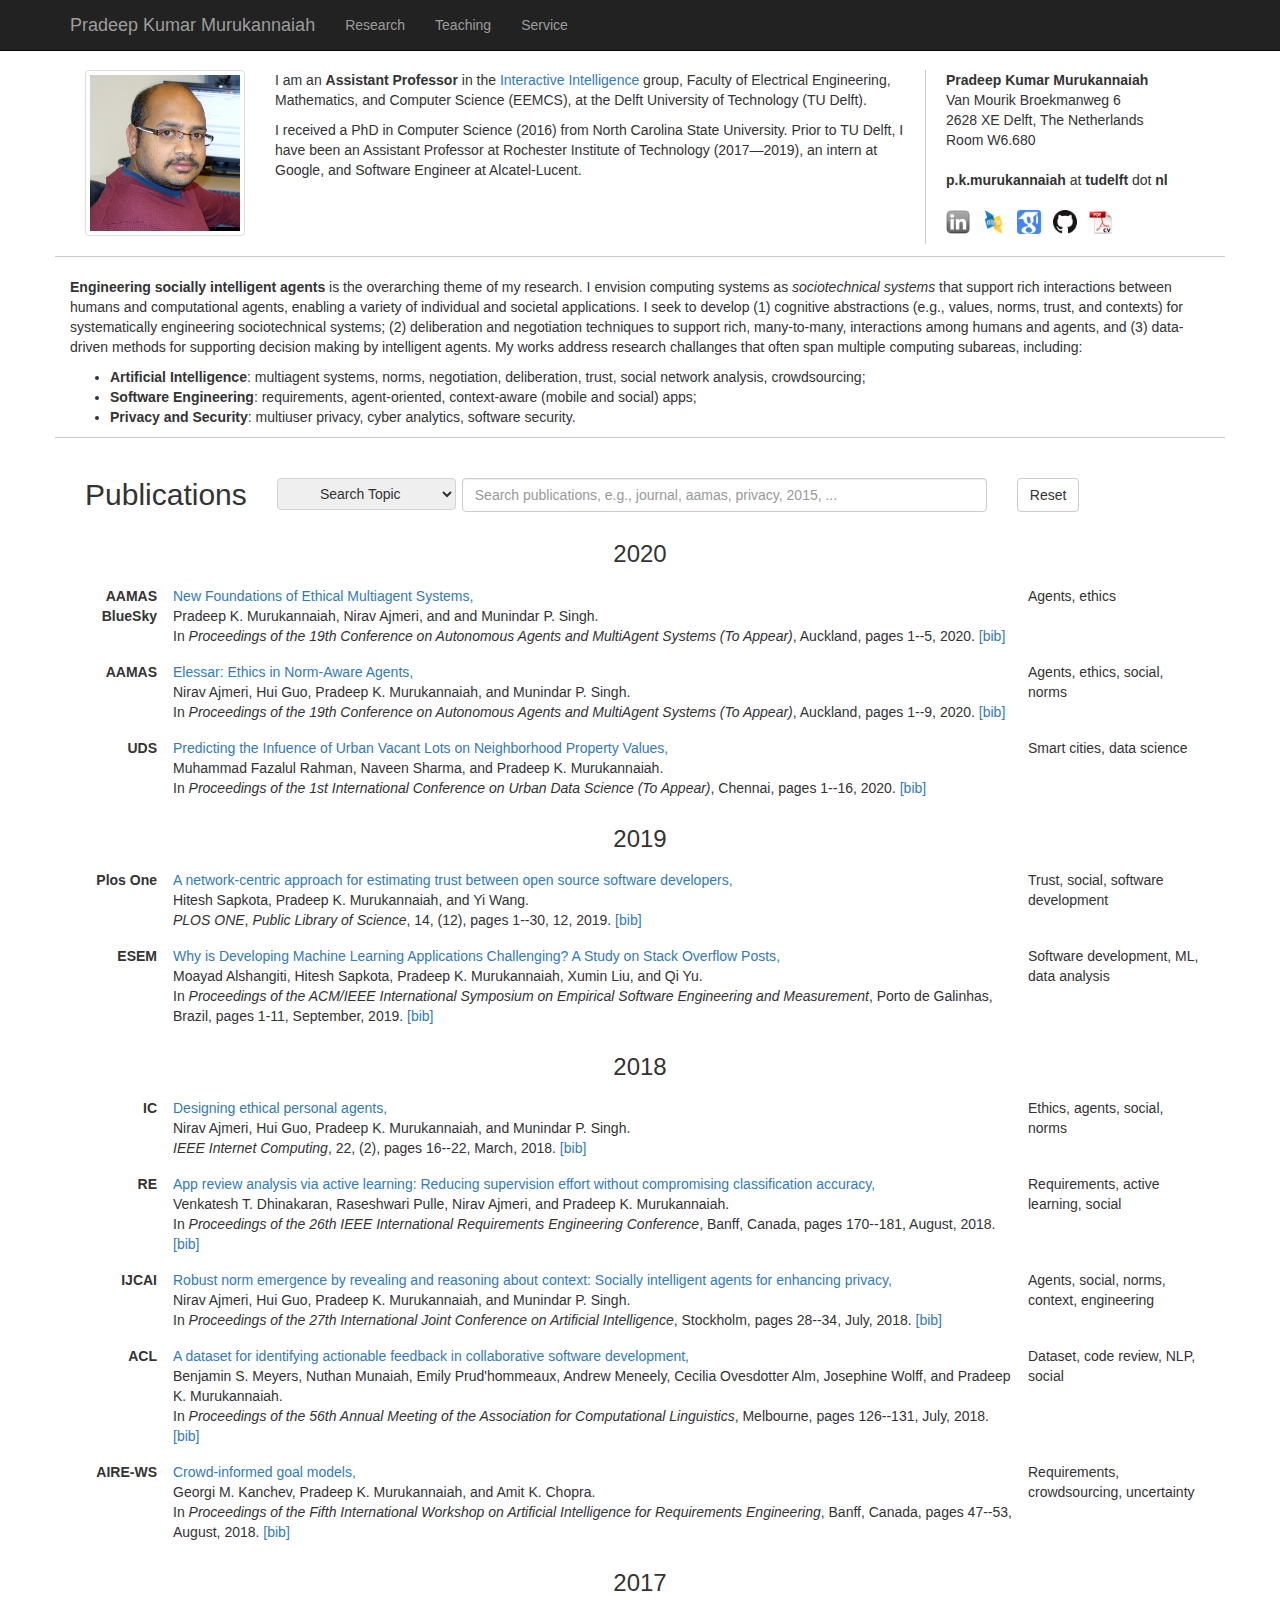
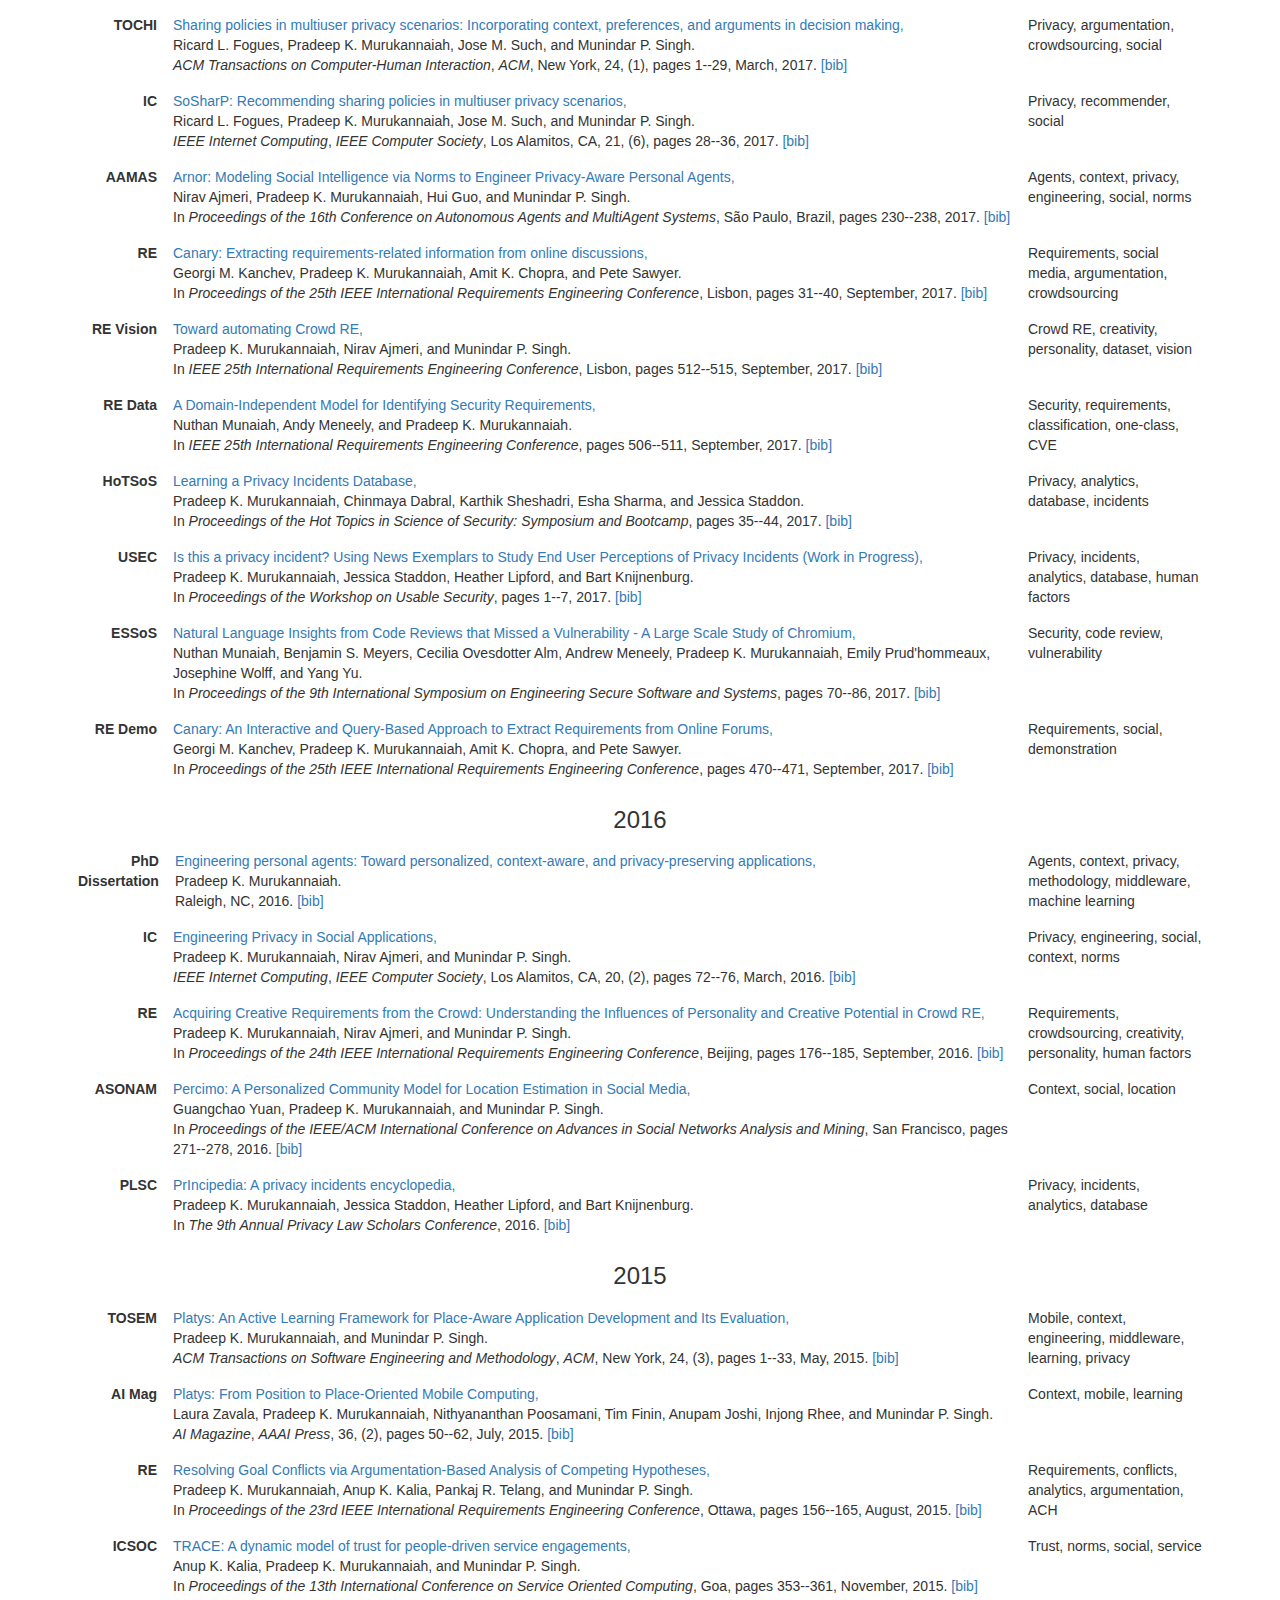
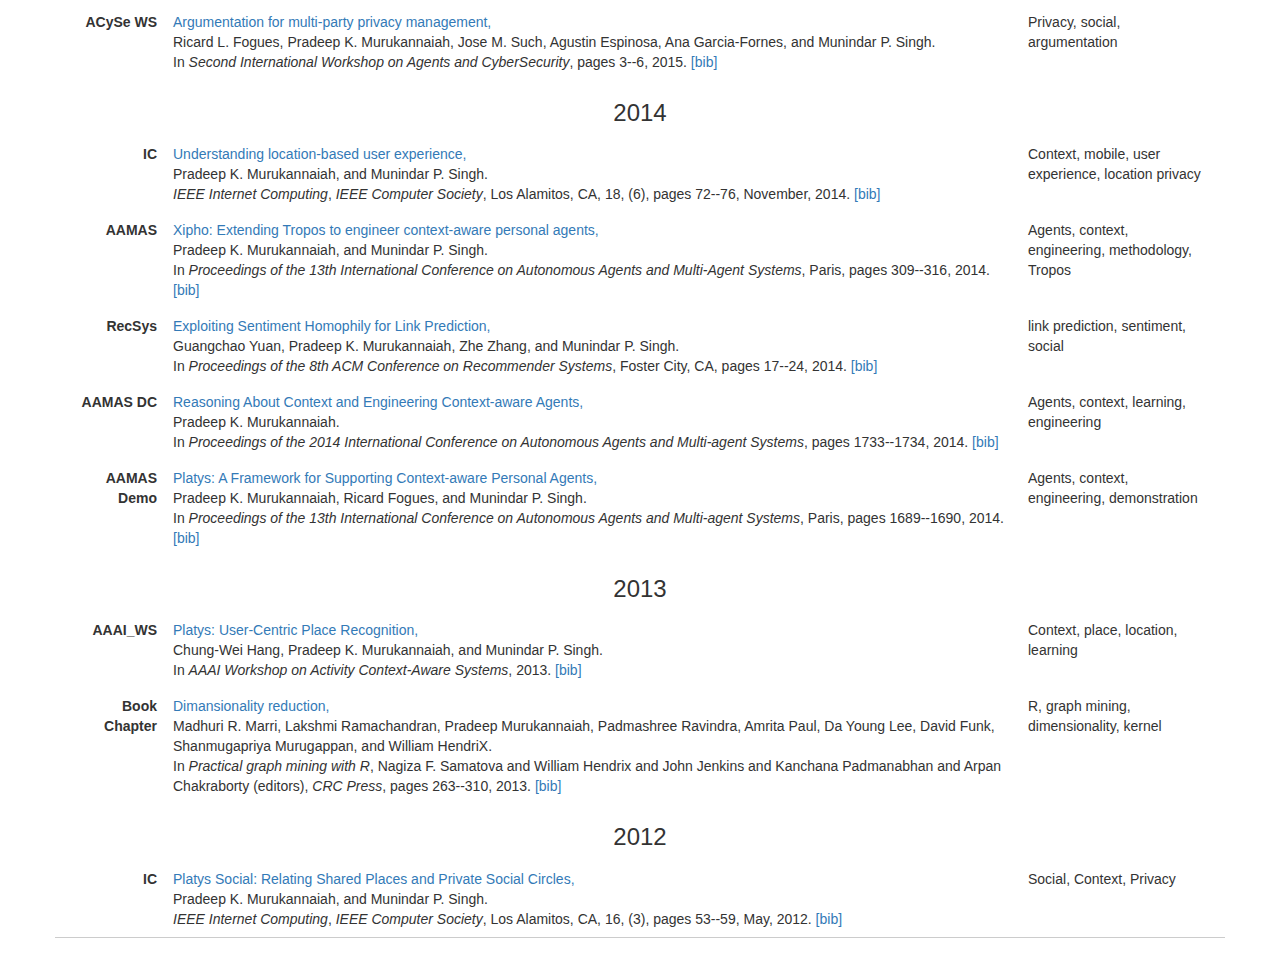
==== index.html @ 151cb246 "Added new publications" ====
<!DOCTYPE html PUBLIC "-//W3C//DTD XHTML 1.0 Transitional//EN"
  "http://www.w3.org/TR/xhtml1/DTD/xhtml1-transitional.dtd">

<html xmlns="http://www.w3.org/1999/xhtml"> 

<head>

  <meta http-equiv="Content-type" content="text/html;charset=UTF-8" /> 
  <meta http-equiv="cache-control" content="no-cache" />
  <meta http-equiv="X-UA-Compatible" content="IE=edge">
  <meta name="viewport" content="width=device-width, initial-scale=1">
  <meta name="description" content="Pradeep Murukannaiah, Assistant Professor, Department of Software Engineering, Rochester Institute of Technology"/>
  <meta name="keywords" content="Pradeep Murukannaiah, Pradeep Kumar, Pradeep, Murukanaiah, pradeepmcl, pmuruka, pkm, pkmvse, pkmurukannaiah, tu delft, rit, rochester institute of technology, ncsu, north carolina state university"/>
  <meta name="author" content="Pradeep Murukannaiah"/>

  <title>Pradeep Kumar Murukannaiah</title>

  <!-- Bootstrap Core CSS -->
  <link href="css/bootstrap.min.css" rel="stylesheet">

  <!-- Custom CSS -->
  <link href="css/index-style.css" rel="stylesheet">

  <!-- HTML5 Shim and Respond.js IE8 support of HTML5 elements and media queries -->
  <!-- WARNING: Respond.js doesn't work if you view the page via file:// -->
  <!--[if lt IE 9]>
    <script src="https://oss.maxcdn.com/libs/html5shiv/3.7.0/html5shiv.js"></script>
    <script src="https://oss.maxcdn.com/libs/respond.js/1.4.2/respond.min.js"></script>
    <![endif]-->

    <script src="https://ajax.googleapis.com/ajax/libs/jquery/1.11.3/jquery.min.js"></script>
    <script type="text/javascript" src="bibtex_js.js"></script>
    <bibtex src="doc/pkm.bib"></bibtex>

    <script>
      (function(i,s,o,g,r,a,m){i['GoogleAnalyticsObject']=r;i[r]=i[r]||function(){
      (i[r].q=i[r].q||[]).push(arguments)},i[r].l=1*new Date();a=s.createElement(o),
      m=s.getElementsByTagName(o)[0];a.async=1;a.src=g;m.parentNode.insertBefore(a,m)
      })(window,document,'script','https://www.google-analytics.com/analytics.js','ga');

      ga('create', 'UA-56969241-2', 'auto');
      ga('send', 'pageview');

      $(function() {
        $("#Fontselector").on("change",function() {
          var font = $("#Fontselector option:selected").text();
          console.log(font);
      
          $('.title.fonters').each(function() {
            $(this).css("font-family",font);
          });
        }); 
      });

      function reset() {
        $("select").each(function () {
          localStorage.setItem($(this).attr("id"),"");
          $(this).val("");
        }); 
        $("#searchbar").val("");
        $("#searchbar").trigger('change');
      }
    </script>

    <script>
    	$(function() {
    		$("#navbar").load("navbar.html"); 
    	});
    </script>
  </head>

  <body>

    <div id="navbar"></div>
  
    <!-- Page Content -->
    <div class="container">
      <div class="row">
        <div class="col-lg-12 col-centered">
          <div class="col-md-2 col-sm-3 col-xs-4">
            <div class="thumbnail">
              <img src="pic/PKM-1-Small.png" alt="Pradeep Murukannaiah's picture">            
            </div>
          </div>
          <div class="col-md-7 col-sm-8">
            <p>I am an <b>Assistant Professor</b> in the <a href="https://www.tudelft.nl/ewi/over-de-faculteit/afdelingen/intelligent-systems/interactive-intelligence/">Interactive Intelligence</a> group, Faculty of Electrical Engineering, Mathematics, and Computer Science (EEMCS), at the Delft University of Technology (TU Delft).</p>
            
            <p>I received a PhD in Computer Science (2016) from North Carolina State University. Prior to TU Delft, I have been an Assistant Professor at Rochester Institute of Technology (2017—2019), an intern at Google, and Software Engineer at Alcatel-Lucent.</p>

          </div>

          <div class="col-md-3 hidden-sm hidden-xs vcenter" style="padding-left:20px; border-left: 1px solid #ccc;">
            <strong>Pradeep Kumar Murukannaiah</strong><br>
            <address>
              Van Mourik Broekmanweg 6<br>
              2628 XE Delft, The Netherlands<br>
              Room W6.680<br><br>
              <strong>p.k.murukannaiah</strong> at <strong>tudelft</strong> dot <strong>nl</strong>
            </address>
            <p>
            <a href="https://www.linkedin.com/in/pradeep-kumar-murukannaiah-99278bb" target="_blank" title="Pradeep K. Murukannaiah | LinkedIn"><img src="./img/linkedin-icon.png" style="height: 24px;"/></a> &nbsp;
            <a href="https://dblp.org/pers/hd/m/Murukannaiah:Pradeep_K=" target="_blank" title="dblp: Pradeep K. Murukannaiah"><img src="./img/dblp-logo.png" style="height: 24px;"/></a> &nbsp;
            <a href="https://scholar.google.com/citations?user=zezL27wAAAAJ&hl=en" target="_blank" title="Pradeep K. Murukannaiah - Google Scholar Citations"><img src="./img/google_scholar.png" style="height: 24px;"/></a> &nbsp;
            <a href="https://github.com/pradeepmcl/" target="_blank" title="Pradeep K. Murukannaiah | GitHub"><img src="./img/github.png" style="height: 24px;"/></a> &nbsp;
            <a href="doc/Murukannaiah-CV.pdf" target="_blank"><img src="./img/cv-pdf.png"  title="Pradeep K. Murukannaiah | CV" style="height:24px;"/></a><br/></p>
          </div>          
        </div>
      </div>
      <!-- /.row -->
      <div class="row">
        <br>
        <div class="col-lg-12 col-centered">
            <p><b>Engineering socially intelligent agents</b> is the overarching theme of my research. I envision computing systems as <em>sociotechnical systems</em> that support rich interactions between humans and computational agents, enabling a variety of individual and societal applications. I seek to develop (1) cognitive abstractions (e.g., values, norms, trust, and contexts) for systematically engineering sociotechnical systems; (2) deliberation and negotiation techniques to support rich, many-to-many, interactions among humans and agents, and (3) data-driven methods for supporting decision making by intelligent agents. My works address research challanges that often span multiple computing subareas, including:</p>

          <ul>
            <li><strong>Artificial Intelligence</strong>: multiagent systems, norms, negotiation, deliberation, trust, social network analysis, crowdsourcing;</li>
            <li><strong>Software Engineering</strong>: requirements, agent-oriented, context-aware (mobile and social) apps;</li>
            <li><strong>Privacy and Security</strong>: multiuser privacy, cyber analytics, software security.</li>
          </ul>
        </div>
      </div>
      <!-- /.row -->

      <div class="row">
        <br>
        <div class="col-lg-12 col-centered publications">
          <div class="container-fluid">
            <div style="float:left;">
              <h2 class="col-md-3" style="padding-left: 0px">Publications</h2>
            </div>

            <div class="searchbar">              
              <div class="col-md-2">
                <select id="topicselect" class="btn bibtex_search" style="border: 1px solid lightgrey; margin-top: 20px">
                  <option value="">Search Topic</option>
                  <!-- Add topic values here -->
                  <option value="Multiagent|Social|Argumentation|Crowdsourcing">Social computing</option>
                  <option value="Privacy|Security">Privacy and security</option>
                  <option value="Engineering|Requirements|Methodology|Middleware">Software engineering</option>
                  <option value="Multiagent|Intelligent|Argumentation|Learning">Artificial Intelligence</option>
                </select>
              </div>
              <div class="col-md-6">
                <input type="text" class="bibtex_search form-control" id="searchbar" placeholder="Search publications, e.g., journal, aamas, privacy, 2015, ..." style="margin-top: 20px">
              </div>
              <div class="col-md-1">
                <button type="button" class="btn btn-default" onclick="reset()" style="margin-top: 20px">Reset</button>
              </div>
            </div>
          </div>

          <div class="bibtex_structure">
            <div class="group year" extra="ASC number">
                <!--<a href="#top" style="display: inline"><em>(Top of the page)</em></a>-->
                <!--<div style="padding-bottom: 5px"></div>-->
                <div class="sort display_order" extra="DESC number">
                  <div class="templates"></div>
                </div>
            </div>
          </div>

          <div class="table-responsive" id="bibtex_display">
            <div class="if bibtex_template" style="display: none;">
              <table class="table table-borderless" style="margin-bottom: 0px">
                <tr>
                  <td class="col-sm-1" style="text-align: right;">
                    <span class="if short_name"><strong><span class="short_name"></span></strong></span>
                  </td>
                  <td class="col-md-9">
                    <span class="if journal !nolink">
                      <a class="bibtexVar" href="https://ii.tudelft.nl/~pradeep/doc/+BIBTEXKEY+.pdf" extra="BIBTEXKEY">
                          <span class="title"></span>,
                      </a>
                    </span>
                    <span class="if title nolink">
                          <span class="title"></span>,
                    </span>
                    <div class="if author">
                      <span class="author"></span>.
                    </div>
                    <div>
                      <span class="if journal"><em><span class="journal"></span></em>,</span>
                      <span class="if booktitle">In <em><span class="booktitle"></span></em>,</span>
                      <span class="if editor"><span class="editor"></span> (editors),</span>
                      <span class="if publisher"><em><span class="publisher"></span></em>,</span>
                      <span class="if !journal number">Technical report <span class="number"></span>,</span>
                      <span class="if institution"><span class="institution"></span>,</span>
                      <span class="if address"><span class="address"></span>,</span>
                      <span class="if volume"><span class="volume"></span>,</span>
                      <span class="if journal number">(<span class="number"></span>),</span>
                      <span class="if pages"> pages <span class="pages"></span>,</span>
                      <span class="if month"><span class="month"></span>,</span>
                      <span class="if year"><span class="year"></span>.</span>
                      <span class="if note"><span class="note"></span>.</span>
                      <a class="bibtexVar" role="button" data-toggle="collapse" href="#bib+BIBTEXKEY+" aria-expanded="false" aria-controls="bib+BIBTEXKEY+" extra="BIBTEXKEY">
                        [bib]
                      </a>
                    </div>
                    <div class="bibtexVar collapse" id="bib+BIBTEXKEY+" extra="BIBTEXKEY">
                      <div class="well">
                        <pre><span class="bibtexraw noread"></span></pre>
                      </div>
                    </div>
                    <div style="display:none"><span class="bibtextype"></span></div>
                  </td>
                  <td class="col-md-2 hidden-sm hidden-xs">
                    <span class="if keywords"><span class="keywords"></span></span>
                  </td>
                </tr>
              </table>
            </div>
          </div>
        </div>
      </div>
      <!-- /.row -->

      <br>

    </div>
    <!-- /.container -->

    <!-- Bootstrap Core JavaScript -->
    <script type="text/javascript" src="js/bootstrap.min.js"></script>

  </body>

  </html>
---- css/index-style.css ----
body {
  padding-top: 70px;
  /* Required padding for .navbar-fixed-top. Remove if using .navbar-static-top. Change if height of navigation changes. */
}
.col-centered {
  float: none;
  margin: 0 auto;
}
.vcenter {
  display: inline-block;
  vertical-align: middle;
}
div.row {
  border-bottom: 1px solid #ccc;
}
.strike {
  display: block;
  text-align: left;
  overflow: hidden;
  white-space: nowrap; 
}
.strike > span {
  position: relative;
  display: inline-block;
}
.strike > span:before,
.strike > span:after {
  content: "";
  position: absolute;
  top: 50%;
  width: 9999px;
  height: 1px;
  background: #ccc;
}
.strike > span:before {
  right: 100%;
  margin-right: 15px;
}
.strike > span:after {
  left: 100%;
  margin-left: 15px;
}
.table-borderless tbody tr td, .table-borderless tbody tr th, .table-borderless thead tr th {
  border: none;
}
a-plain {
  text-decoration: none;
}
h1 {
  .strike;
  font-size: 24px;
  text-align: center;
}
.scrollit {
  height: 330px;
  overflow-y:scroll; 
}
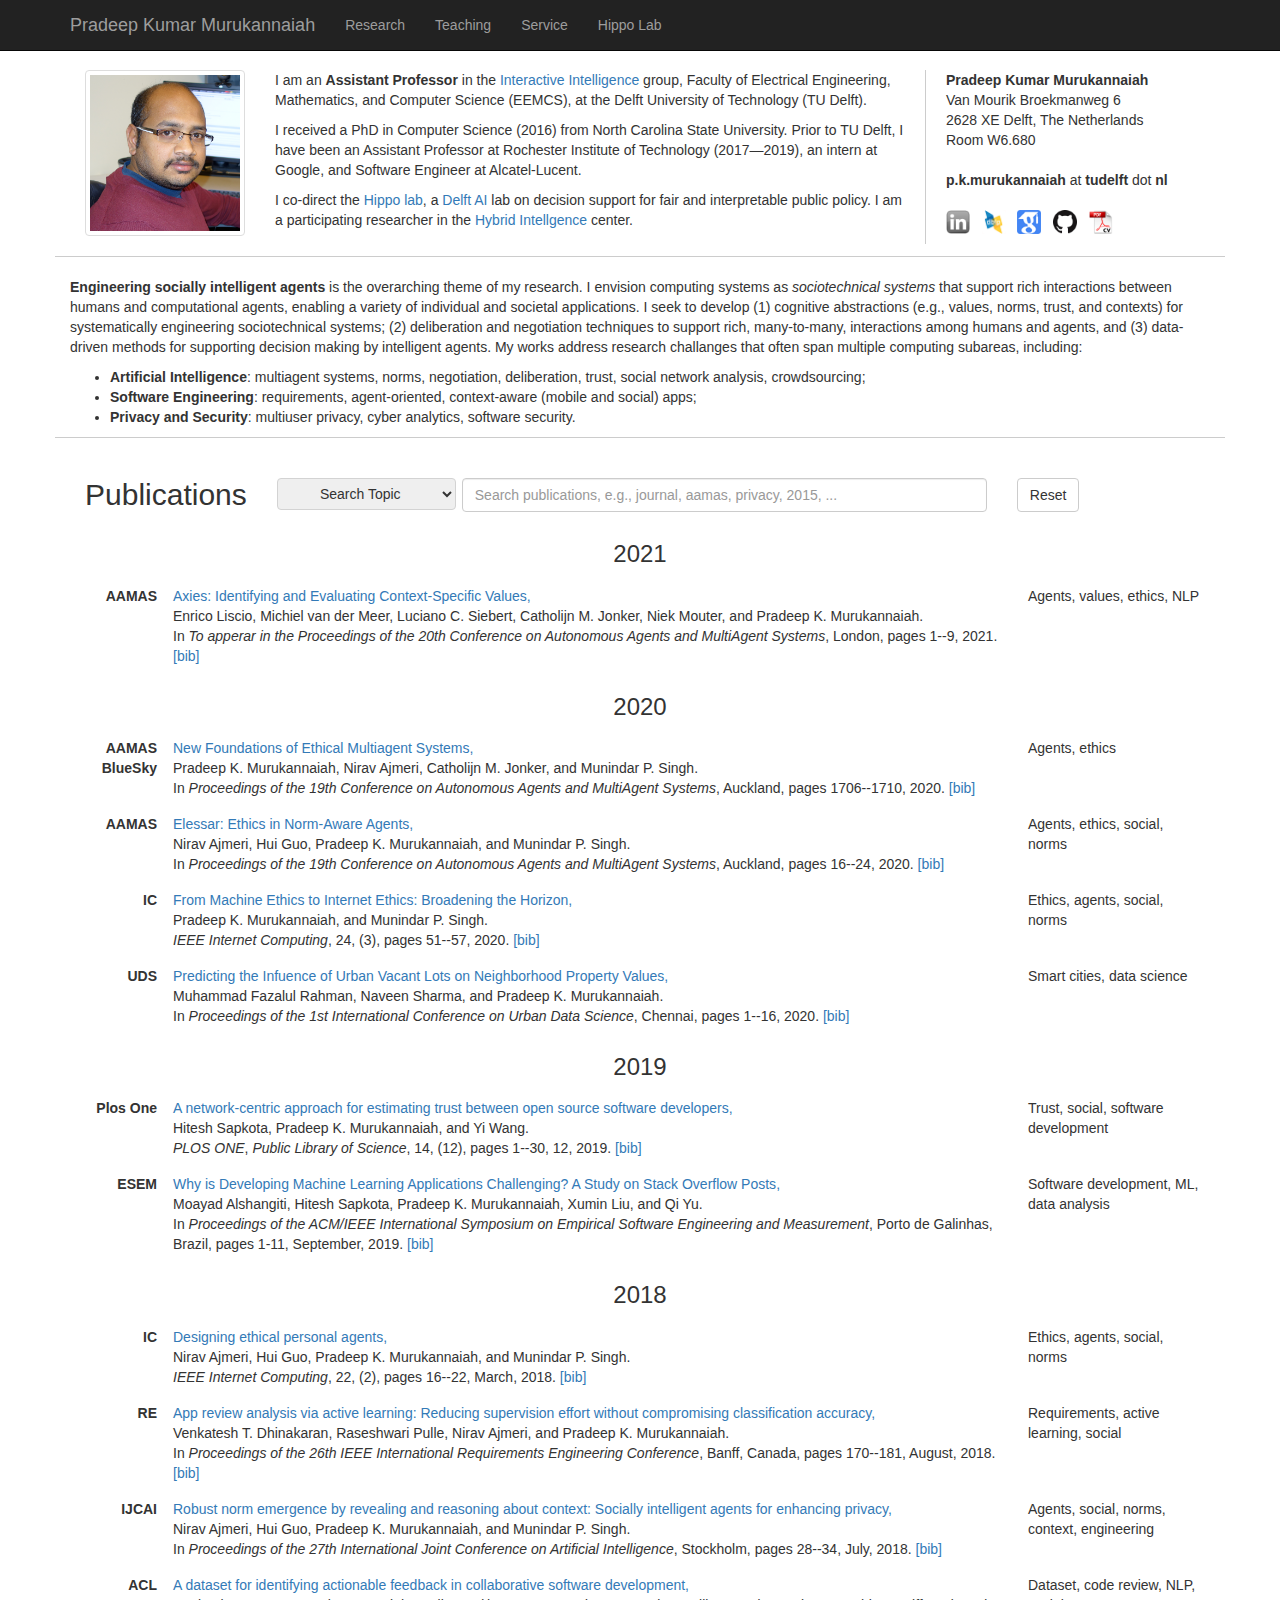
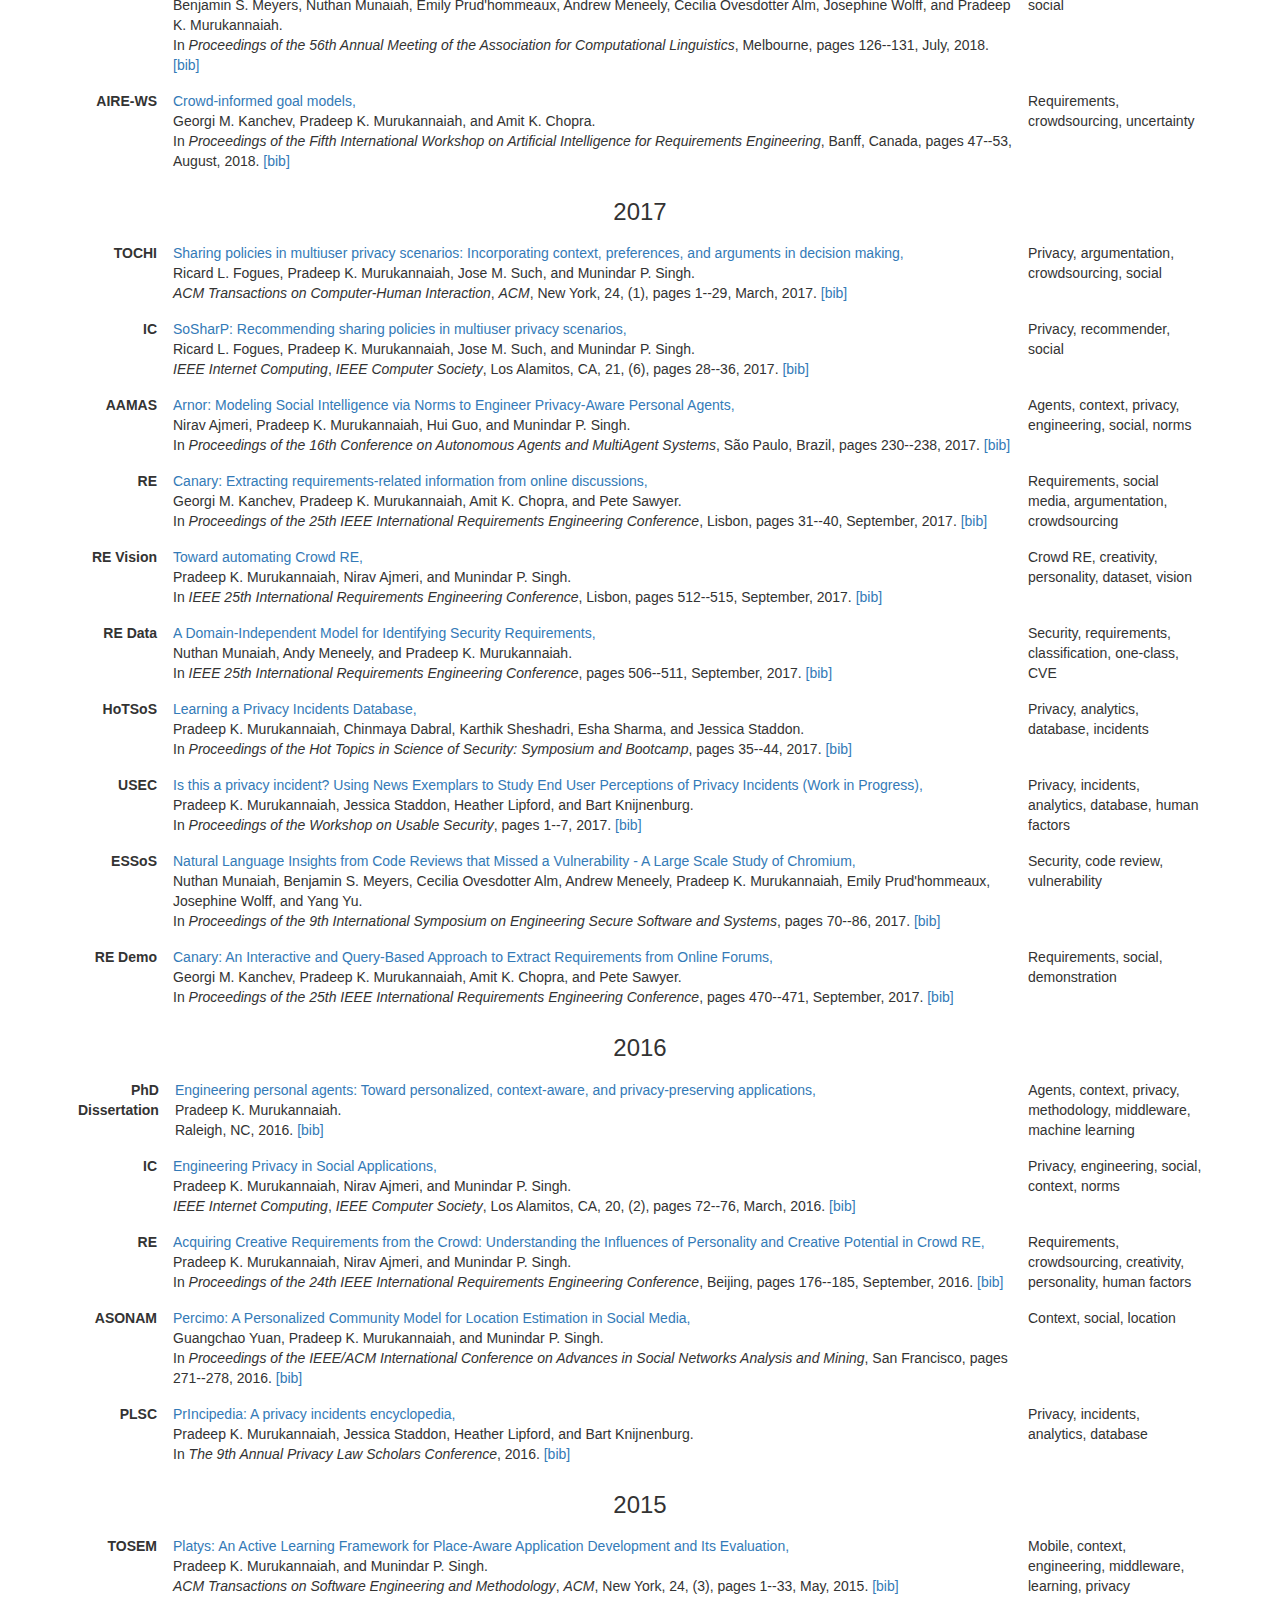
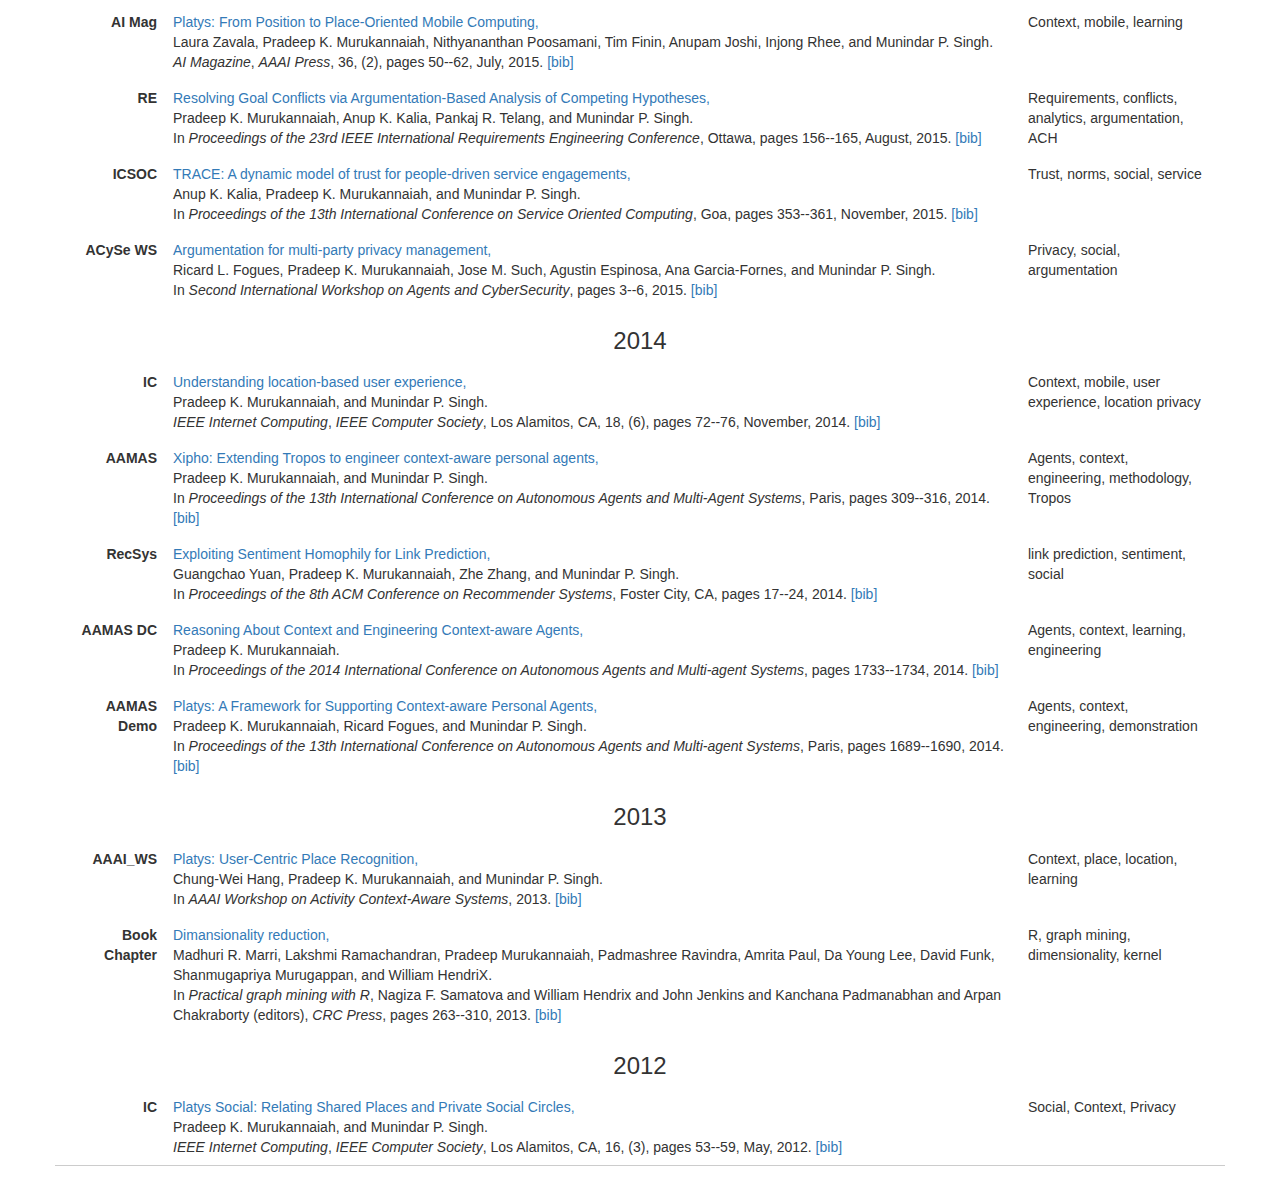
==== commit e88f2d34: "Minor updates" ====
--- a/index.html
+++ b/index.html
@@ -9,7 +9,7 @@
   <meta http-equiv="cache-control" content="no-cache" />
   <meta http-equiv="X-UA-Compatible" content="IE=edge">
   <meta name="viewport" content="width=device-width, initial-scale=1">
-  <meta name="description" content="Pradeep Murukannaiah, Assistant Professor, Department of Software Engineering, Rochester Institute of Technology"/>
+  <meta name="description" content="Pradeep Murukannaiah, Assistant Professor, Interactive Intelligence, EWI, Delft University of Technology"/>
   <meta name="keywords" content="Pradeep Murukannaiah, Pradeep Kumar, Pradeep, Murukanaiah, pradeepmcl, pmuruka, pkm, pkmvse, pkmurukannaiah, tu delft, rit, rochester institute of technology, ncsu, north carolina state university"/>
   <meta name="author" content="Pradeep Murukannaiah"/>
 
@@ -29,7 +29,7 @@
     <![endif]-->
 
     <script src="https://ajax.googleapis.com/ajax/libs/jquery/1.11.3/jquery.min.js"></script>
-    <script type="text/javascript" src="bibtex_js.js"></script>
+    <script type="text/javascript" src="js/bibtex_js.js"></script>
     <bibtex src="doc/pkm.bib"></bibtex>
 
     <script>
@@ -86,6 +86,8 @@
             <p>I am an <b>Assistant Professor</b> in the <a href="https://www.tudelft.nl/ewi/over-de-faculteit/afdelingen/intelligent-systems/interactive-intelligence/">Interactive Intelligence</a> group, Faculty of Electrical Engineering, Mathematics, and Computer Science (EEMCS), at the Delft University of Technology (TU Delft).</p>
             
             <p>I received a PhD in Computer Science (2016) from North Carolina State University. Prior to TU Delft, I have been an Assistant Professor at Rochester Institute of Technology (2017—2019), an intern at Google, and Software Engineer at Alcatel-Lucent.</p>
+
+            <p>I co-direct the <a href="https://ii.tudelft.nl/~pradeep/hippo.html">Hippo lab</a>, a <a href="https://www.tudelft.nl/ai/onderzoek/tu-delft-ai-labs">Delft AI</a> lab on decision support for fair and interpretable public policy. I am a participating researcher in the <a href="https://www.hybrid-intelligence-centre.nl/">Hybrid Intellgence</a> center.</p>
 
           </div>
 
@@ -167,11 +169,16 @@
                     <span class="if short_name"><strong><span class="short_name"></span></strong></span>
                   </td>
                   <td class="col-md-9">
-                    <span class="if journal !nolink">
+                    <span class="if title !nolink !open_source">
                       <a class="bibtexVar" href="https://ii.tudelft.nl/~pradeep/doc/+BIBTEXKEY+.pdf" extra="BIBTEXKEY">
                           <span class="title"></span>,
                       </a>
                     </span>
+                    <span class="if title !nolink open_source">
+                      <a class="bibtexVar" href="https://ii.tudelft.nl/~pradeep/doc/+BIBTEXKEY+.html" extra="BIBTEXKEY">
+                          <span class="title"></span>,
+                      </a>
+                    </span>                    
                     <span class="if title nolink">
                           <span class="title"></span>,
                     </span>
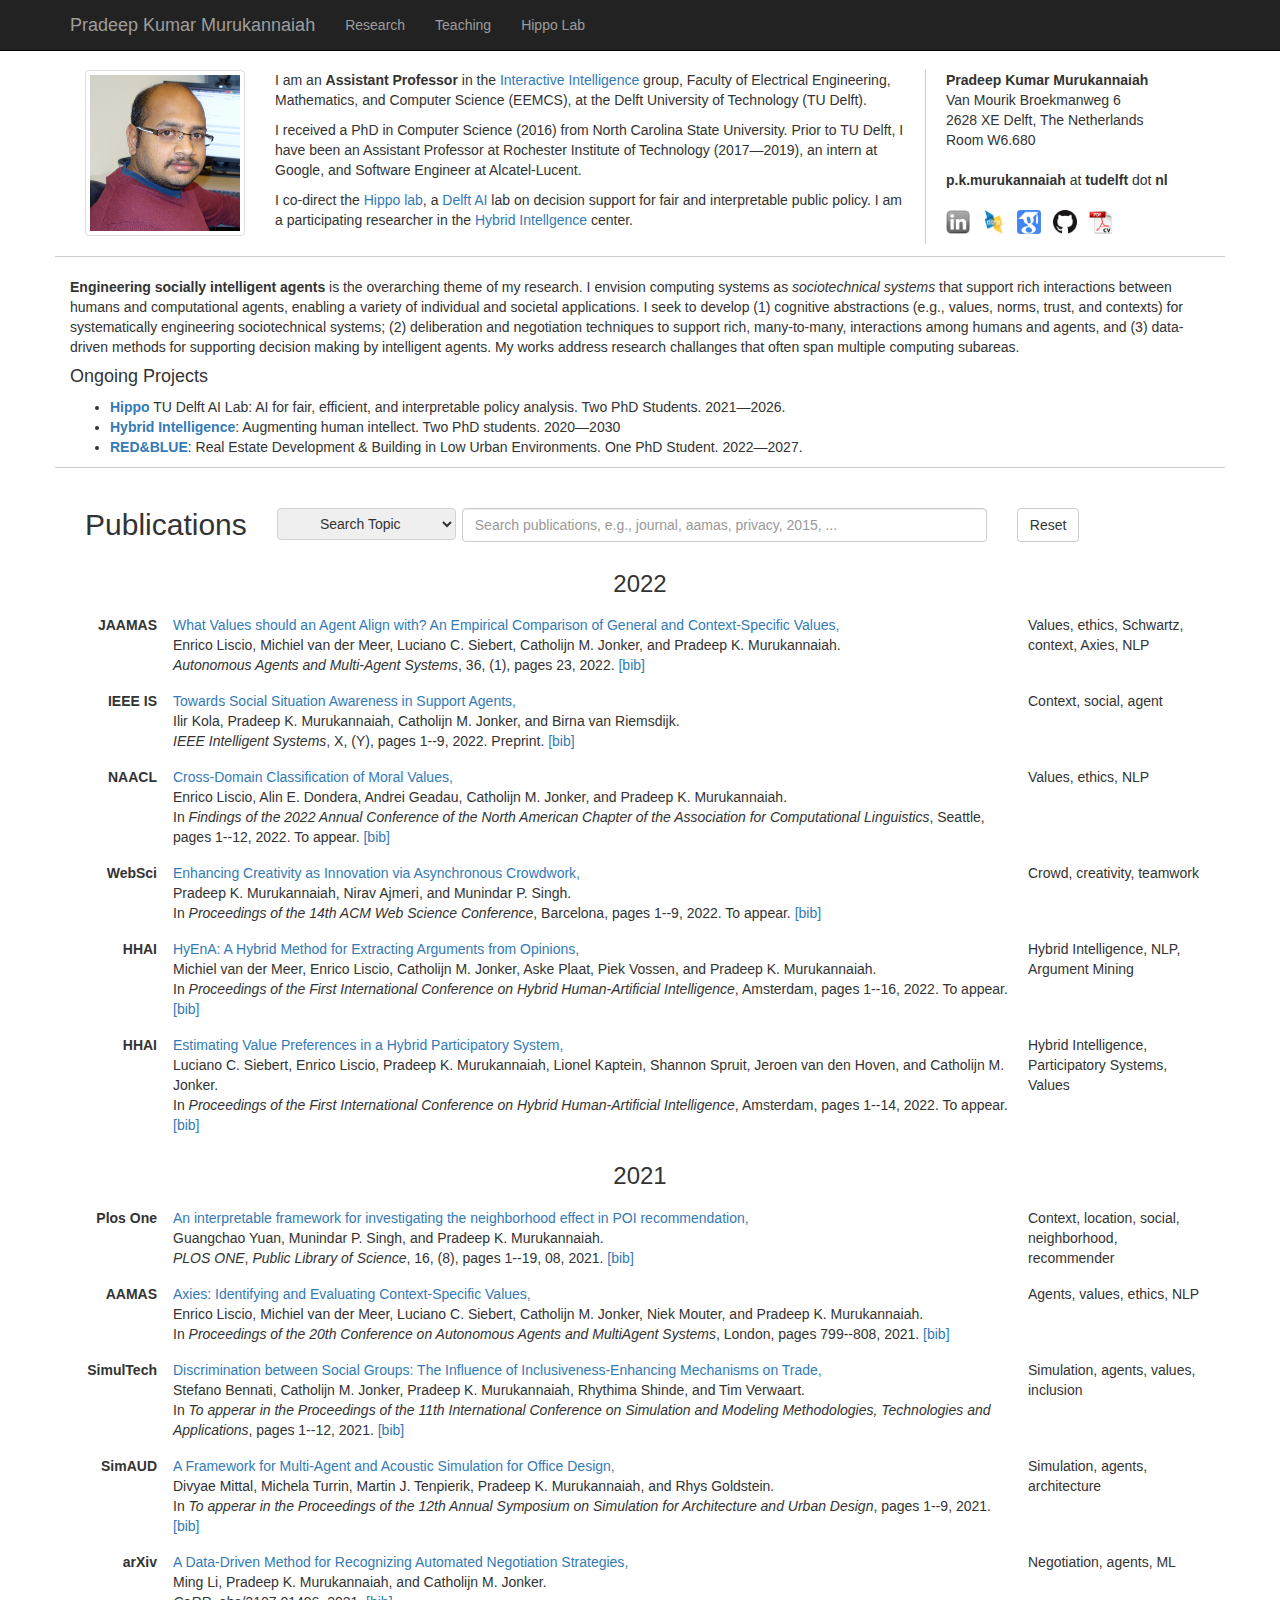
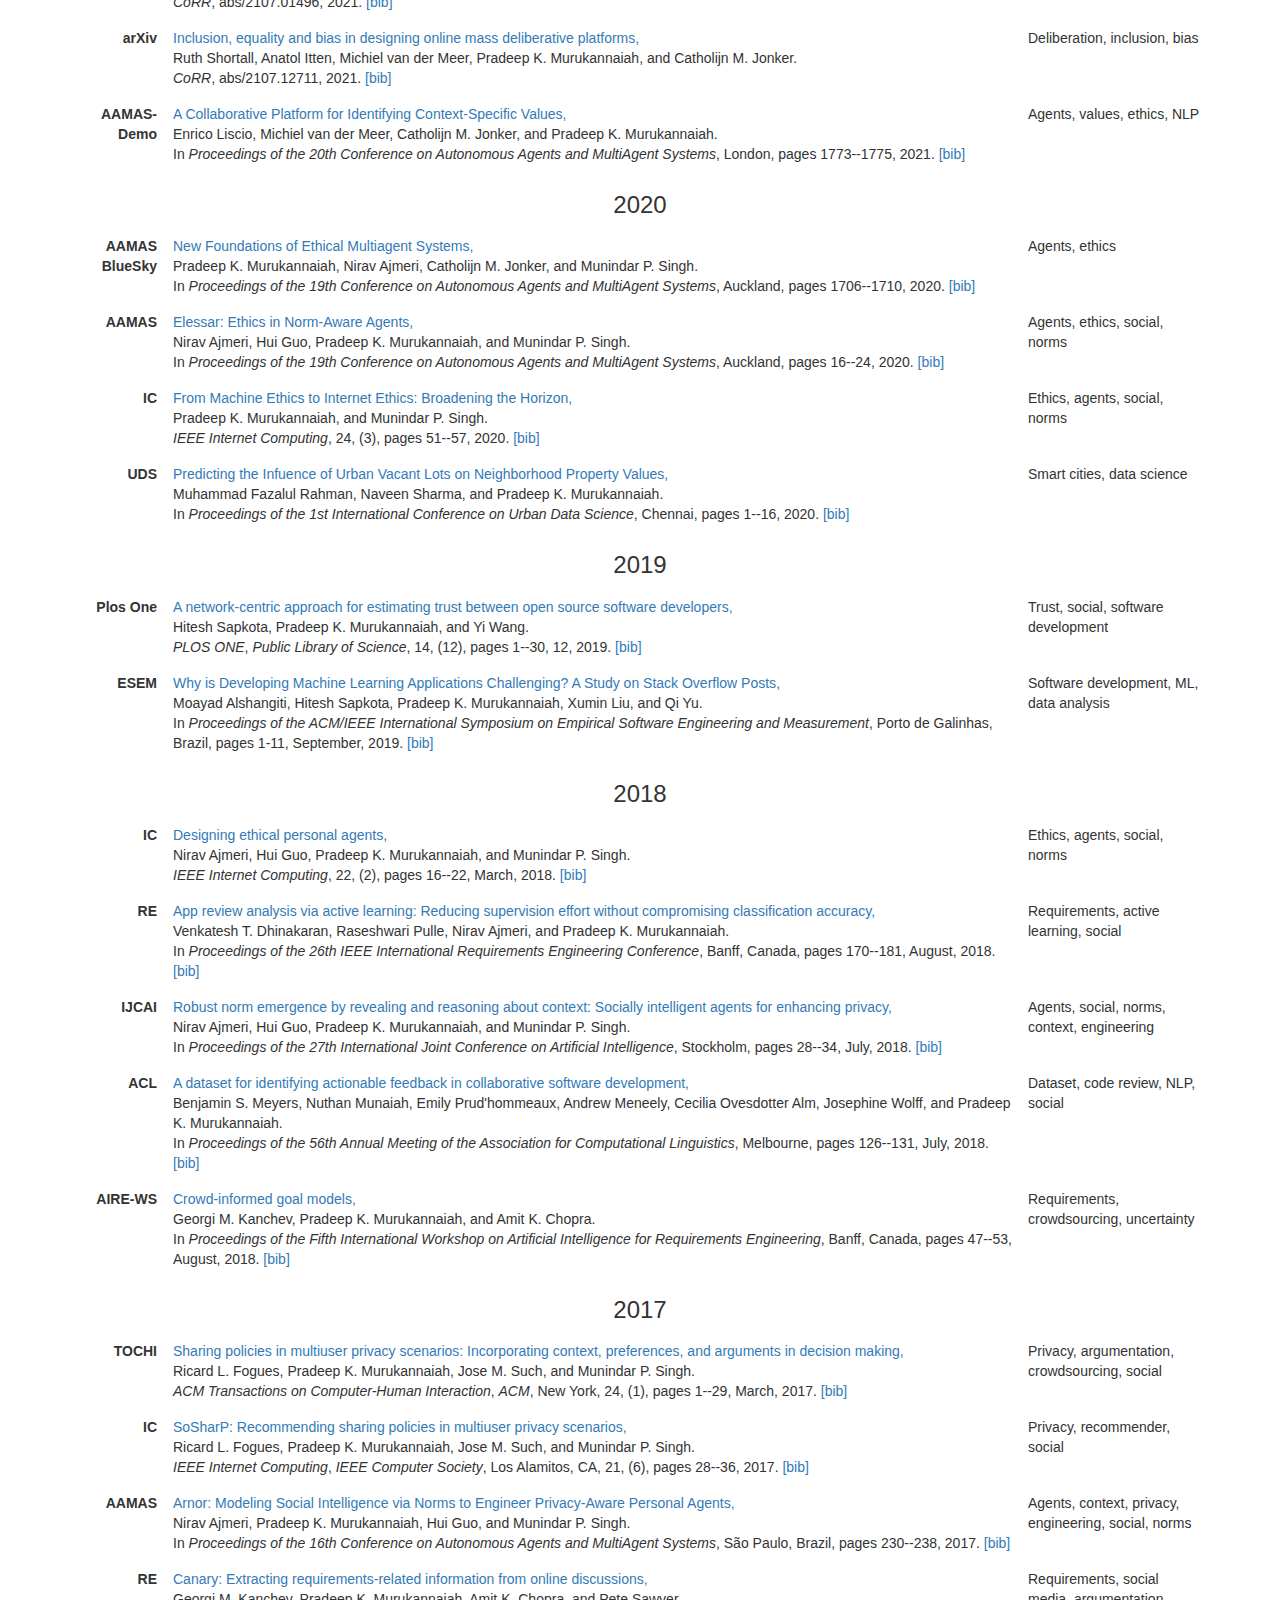
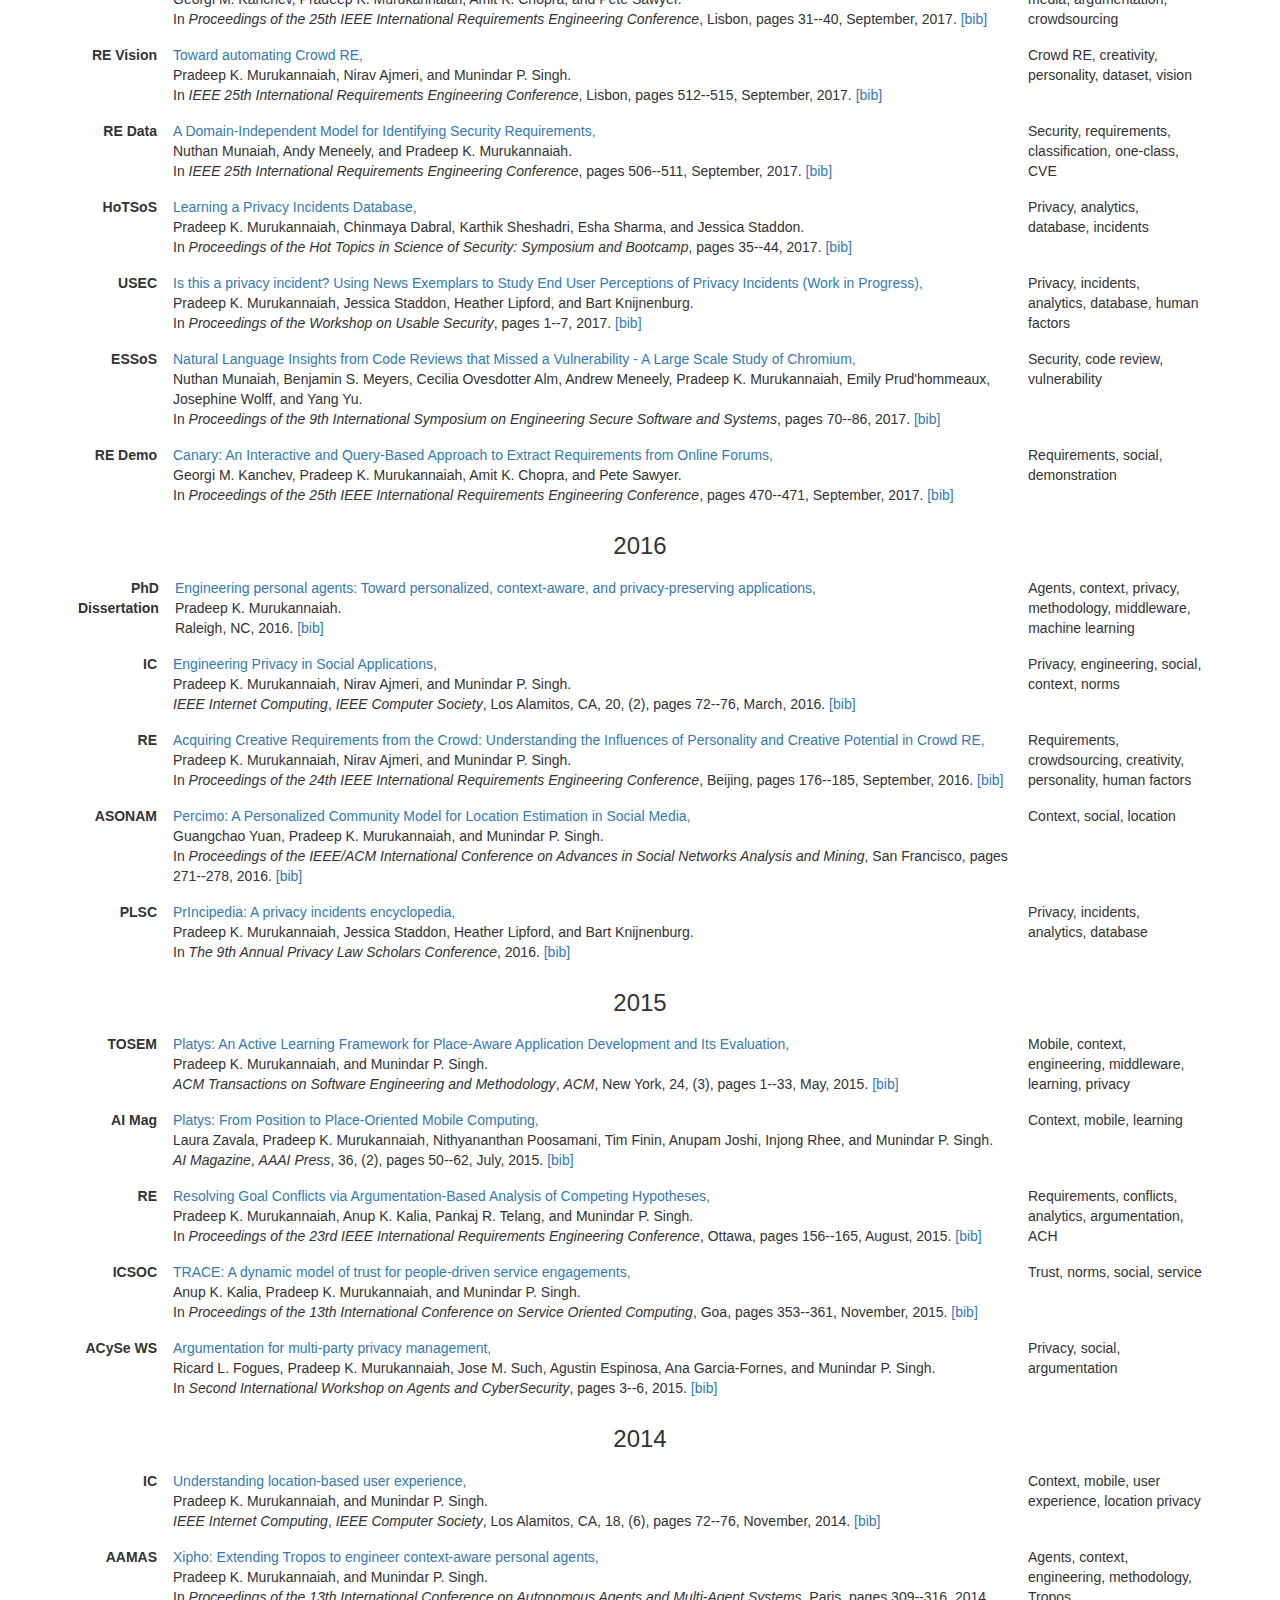
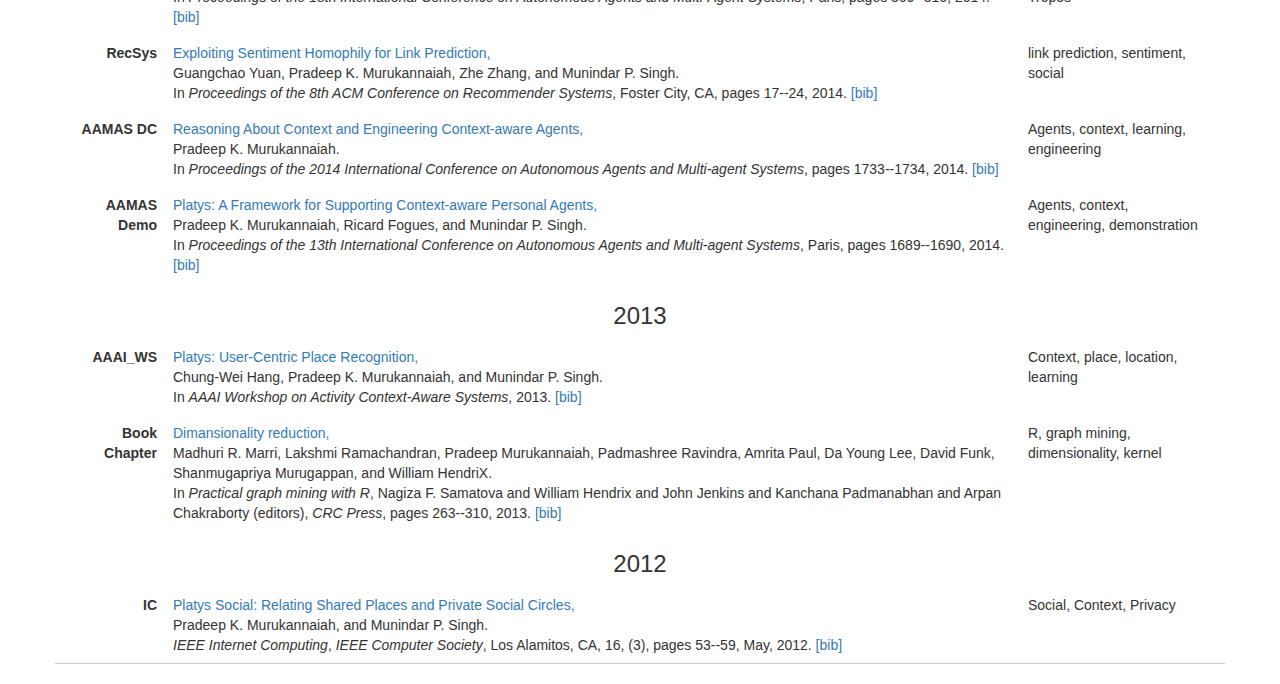
==== commit 511d7cbb: "Added a section on ongoing projects" ====
--- a/index.html
+++ b/index.html
@@ -112,13 +112,24 @@
       <div class="row">
         <br>
         <div class="col-lg-12 col-centered">
-            <p><b>Engineering socially intelligent agents</b> is the overarching theme of my research. I envision computing systems as <em>sociotechnical systems</em> that support rich interactions between humans and computational agents, enabling a variety of individual and societal applications. I seek to develop (1) cognitive abstractions (e.g., values, norms, trust, and contexts) for systematically engineering sociotechnical systems; (2) deliberation and negotiation techniques to support rich, many-to-many, interactions among humans and agents, and (3) data-driven methods for supporting decision making by intelligent agents. My works address research challanges that often span multiple computing subareas, including:</p>
-
+            <p><b>Engineering socially intelligent agents</b> is the overarching theme of my research. I envision computing systems as <em>sociotechnical systems</em> that support rich interactions between humans and computational agents, enabling a variety of individual and societal applications. I seek to develop (1) cognitive abstractions (e.g., values, norms, trust, and contexts) for systematically engineering sociotechnical systems; (2) deliberation and negotiation techniques to support rich, many-to-many, interactions among humans and agents, and (3) data-driven methods for supporting decision making by intelligent agents. My works address research challanges that often span multiple computing subareas.</p>
+          <h4>Ongoing Projects</h4>
           <ul>
-            <li><strong>Artificial Intelligence</strong>: multiagent systems, norms, negotiation, deliberation, trust, social network analysis, crowdsourcing;</li>
-            <li><strong>Software Engineering</strong>: requirements, agent-oriented, context-aware (mobile and social) apps;</li>
-            <li><strong>Privacy and Security</strong>: multiuser privacy, cyber analytics, software security.</li>
+            <li><strong><a href="https://www.tudelft.nl/ai/hippo-lab", target="_blank">Hippo</a></strong> TU Delft AI Lab: AI for fair, efficient, and interpretable policy analysis. Two PhD Students. 2021—2026.</li>
+            <li><strong><a href="https://www.hybrid-intelligence-centre.nl", target="_blank">Hybrid Intelligence</a></strong>: Augmenting human intellect. Two PhD students. 2020—2030</li>
+            <li><strong><a href="https://www.redblueclimate.nl/", target="_blank">RED&#38;BLUE</a></strong>: Real Estate Development & Building in Low Urban Environments. One PhD Student. 2022—2027.</li>
           </ul>
+          <!--<div class="table-responsive">
+            <table class="table table-borderless" style="margin-bottom: 0px">
+              <tr>
+                <td class="col-md-8" style="text-align: left;">
+                  <strong><a href="https://www.tudelft.nl/ai/hippo-lab", target="_blank">Hippo</a></strong> TU Delft AI Lab: AI for fair, efficient, and interpretable policy analysis
+                </td>
+                <td class="col-md-2" style="text-align: right;">Two PhD Students</td>
+                <td class="col-md-2" style="text-align: right;">2021—2026</td>
+              </tr>
+            </table>
+          </div>-->
         </div>
       </div>
       <!-- /.row -->
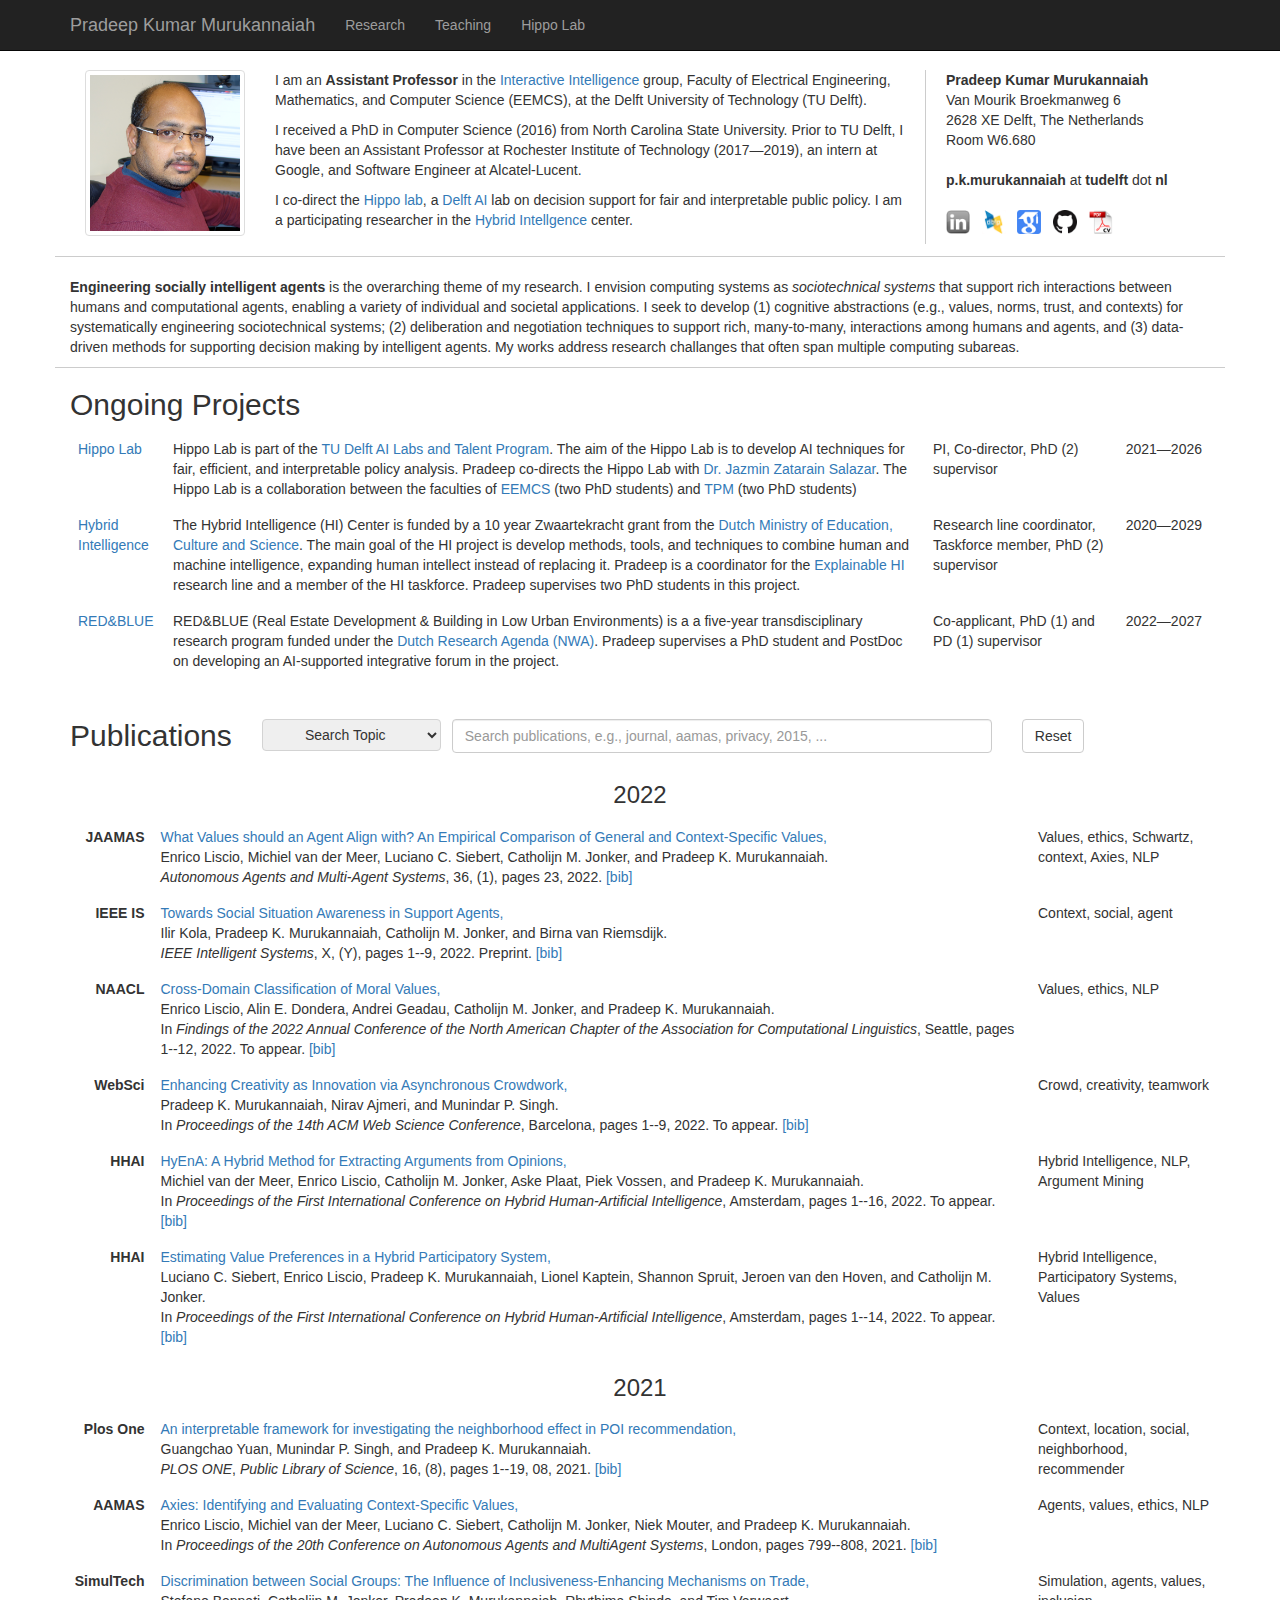
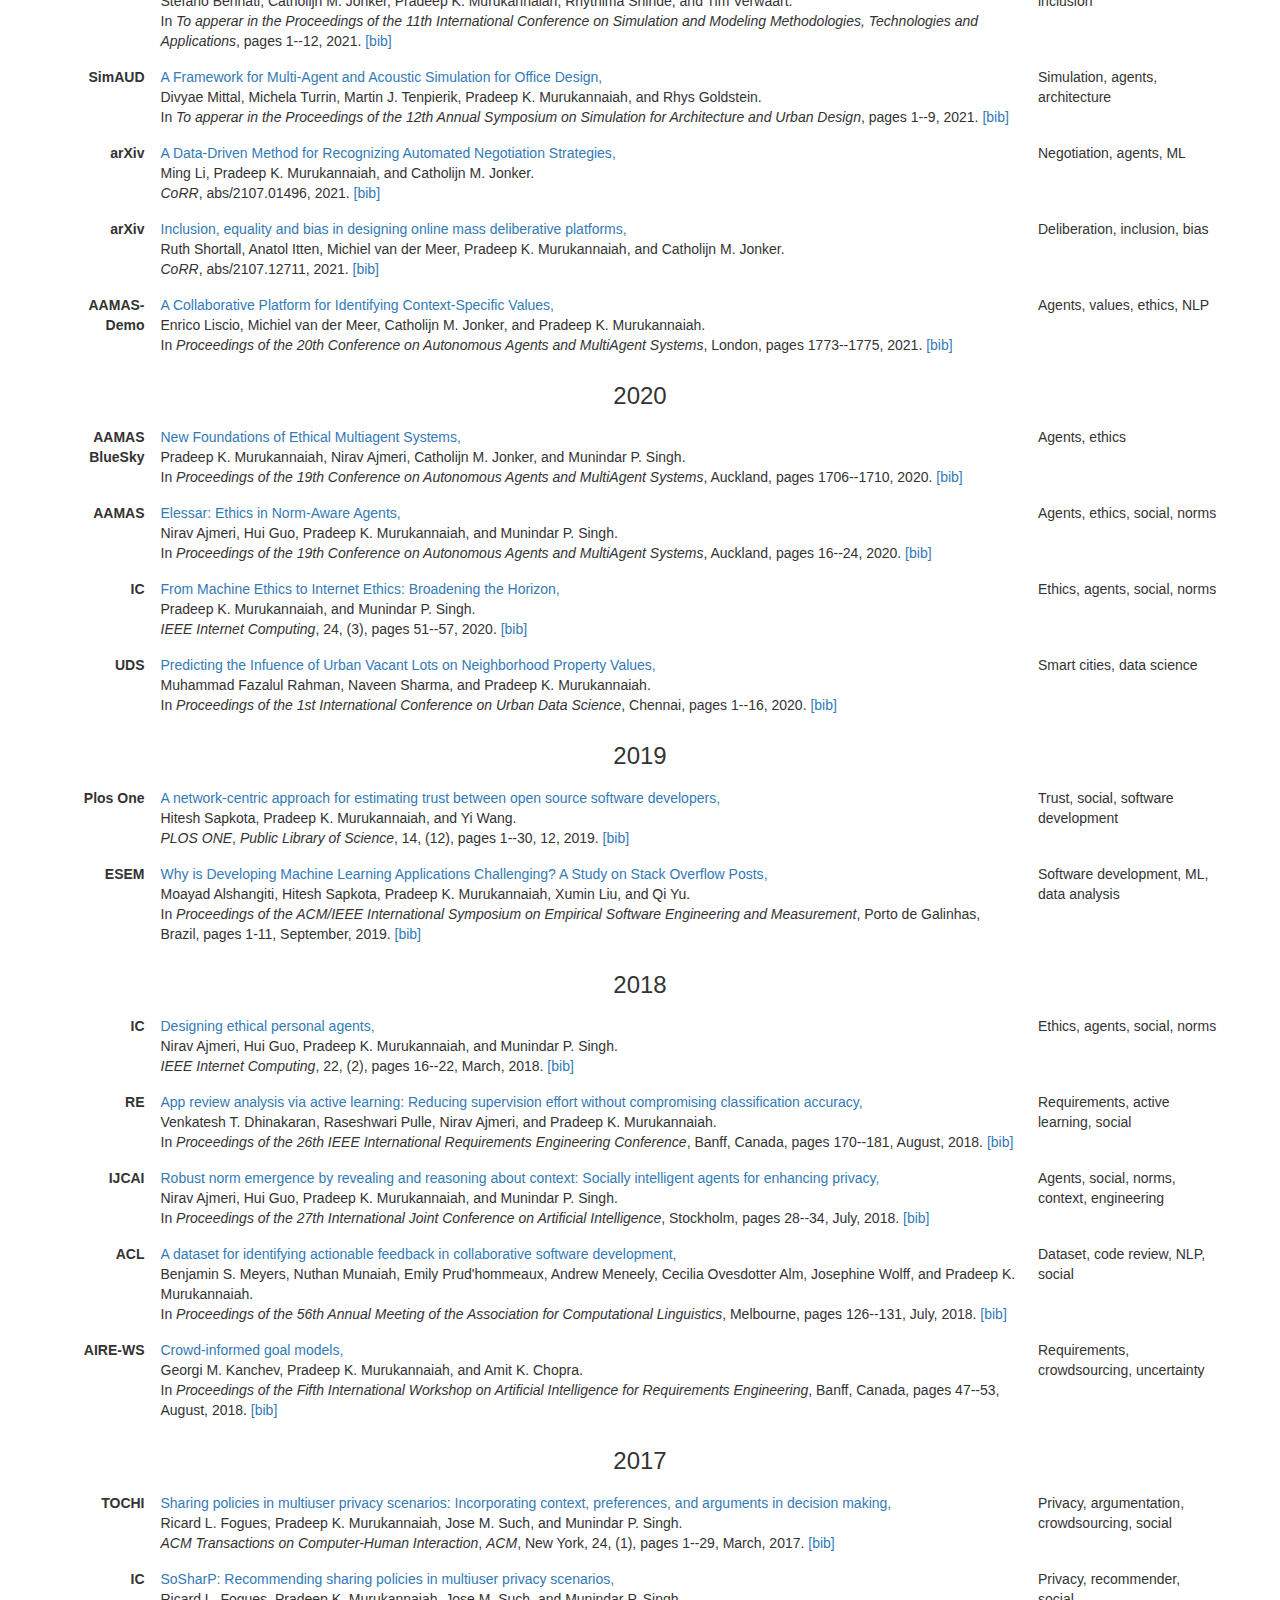
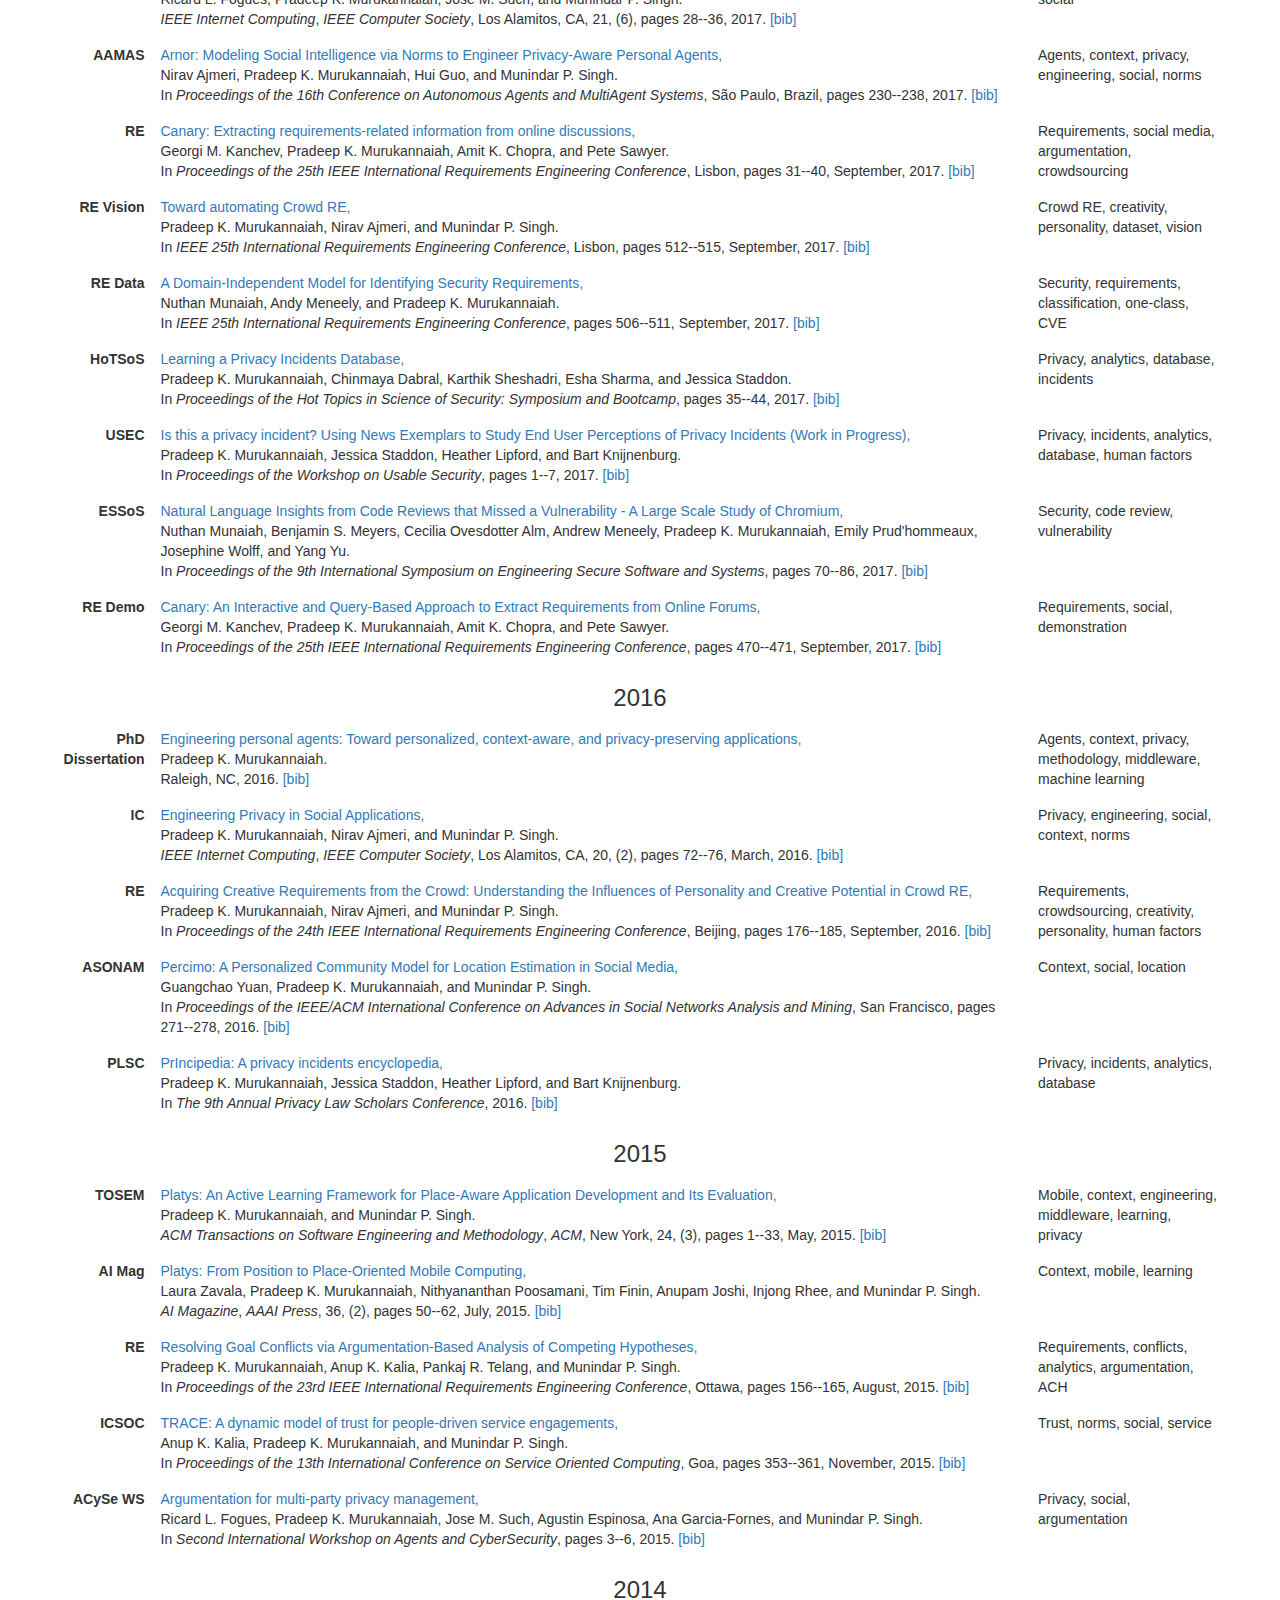
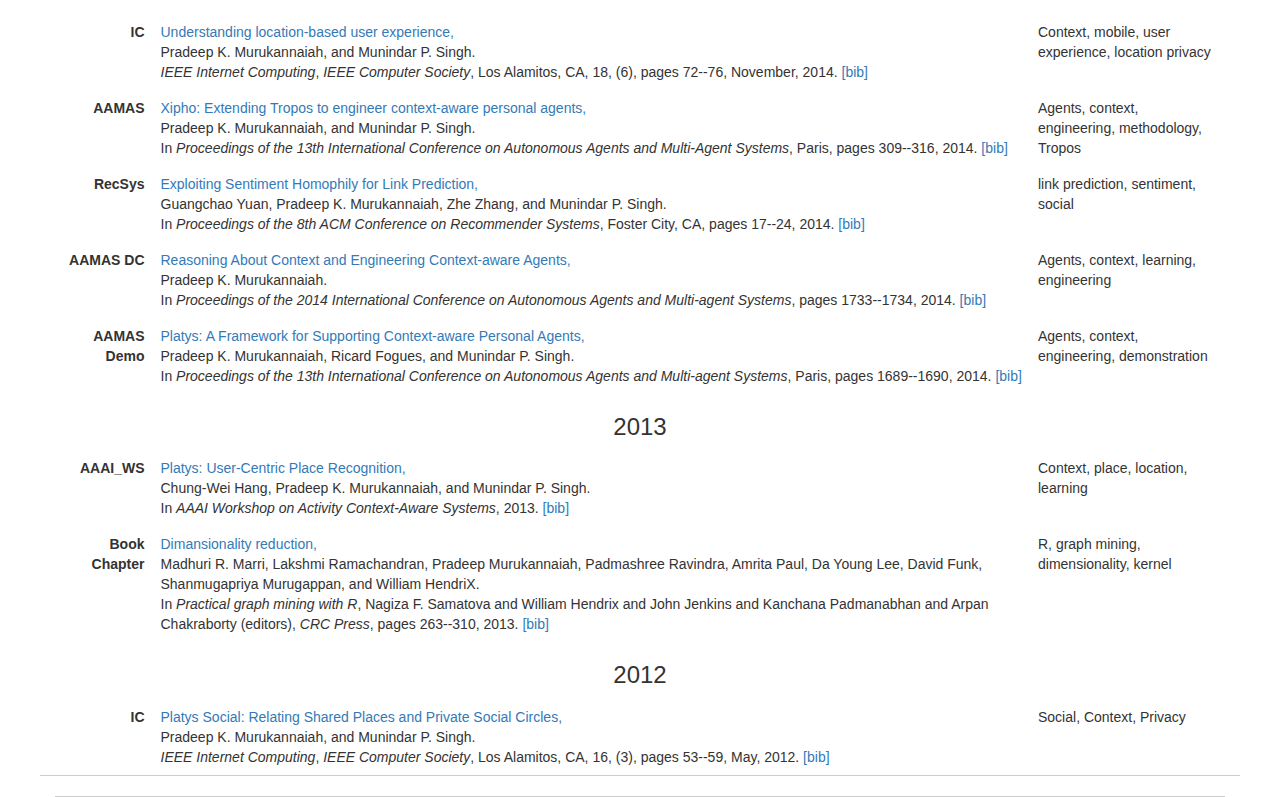
==== commit 54f30995: "Added ongoing projects as a table" ====
--- a/index.html
+++ b/index.html
@@ -88,7 +88,6 @@
             <p>I received a PhD in Computer Science (2016) from North Carolina State University. Prior to TU Delft, I have been an Assistant Professor at Rochester Institute of Technology (2017—2019), an intern at Google, and Software Engineer at Alcatel-Lucent.</p>
 
             <p>I co-direct the <a href="https://ii.tudelft.nl/~pradeep/hippo.html">Hippo lab</a>, a <a href="https://www.tudelft.nl/ai/onderzoek/tu-delft-ai-labs">Delft AI</a> lab on decision support for fair and interpretable public policy. I am a participating researcher in the <a href="https://www.hybrid-intelligence-centre.nl/">Hybrid Intellgence</a> center.</p>
-
           </div>
 
           <div class="col-md-3 hidden-sm hidden-xs vcenter" style="padding-left:20px; border-left: 1px solid #ccc;">
@@ -113,26 +112,56 @@
         <br>
         <div class="col-lg-12 col-centered">
             <p><b>Engineering socially intelligent agents</b> is the overarching theme of my research. I envision computing systems as <em>sociotechnical systems</em> that support rich interactions between humans and computational agents, enabling a variety of individual and societal applications. I seek to develop (1) cognitive abstractions (e.g., values, norms, trust, and contexts) for systematically engineering sociotechnical systems; (2) deliberation and negotiation techniques to support rich, many-to-many, interactions among humans and agents, and (3) data-driven methods for supporting decision making by intelligent agents. My works address research challanges that often span multiple computing subareas.</p>
-          <h4>Ongoing Projects</h4>
+          <!--<h4>Ongoing Projects</h4>
           <ul>
             <li><strong><a href="https://www.tudelft.nl/ai/hippo-lab", target="_blank">Hippo</a></strong> TU Delft AI Lab: AI for fair, efficient, and interpretable policy analysis. Two PhD Students. 2021—2026.</li>
             <li><strong><a href="https://www.hybrid-intelligence-centre.nl", target="_blank">Hybrid Intelligence</a></strong>: Augmenting human intellect. Two PhD students. 2020—2030</li>
             <li><strong><a href="https://www.redblueclimate.nl/", target="_blank">RED&#38;BLUE</a></strong>: Real Estate Development & Building in Low Urban Environments. One PhD Student. 2022—2027.</li>
-          </ul>
-          <!--<div class="table-responsive">
+          </ul>-->
+        </div>
+      </div>
+      <!-- /.row -->
+
+      <div class="row">
+        <div class="col-lg-12 col-centered">
+          <div>
+            <div class="pull-left">
+              <h2>Ongoing Projects</h2>
+            </div>
+            <div class="clearfix"></div>
+          </div>
+          <div class="table-responsive">
             <table class="table table-borderless" style="margin-bottom: 0px">
               <tr>
-                <td class="col-md-8" style="text-align: left;">
-                  <strong><a href="https://www.tudelft.nl/ai/hippo-lab", target="_blank">Hippo</a></strong> TU Delft AI Lab: AI for fair, efficient, and interpretable policy analysis
+                <td class="col-md-2 col-lg-1" style="text-align: left;">
+                  <a href="https://www.tudelft.nl/ai/hippo-lab", target="_blank">Hippo Lab</a>
                 </td>
-                <td class="col-md-2" style="text-align: right;">Two PhD Students</td>
-                <td class="col-md-2" style="text-align: right;">2021—2026</td>
+                <td class="col-md-6 col-lg-8" style="text-align: left;">Hippo Lab is part of the <a href="https://www.tudelft.nl/en/ai/tu-delft-ai-labs" target="_blank">TU Delft AI Labs and Talent Program</a>. The aim of the Hippo Lab is to develop AI techniques for fair, efficient, and interpretable policy analysis. Pradeep co-directs the Hippo Lab with <a href="https://www.tudelft.nl/tbm/over-de-faculteit/afdelingen/multi-actor-systems/people/assistant-professors/dr-j-jazmin-zatarain-salazar">Dr. Jazmin Zatarain Salazar</a>. The Hippo Lab is a collaboration between the faculties of <a href="https://www.tudelft.nl/en/eemcs" target="_blank">EEMCS</a> (two PhD students) and <a href="https://www.tudelft.nl/en/tpm" target="_blank">TPM</a> (two PhD students)</td>
+                <td class="col-md-2" style="text-align: left;">PI, Co-director, PhD (2) supervisor</td>
+                <td class="col-md-2 col-lg-1" style="text-align: right;">2021—2026</td>
               </tr>
+
+              <tr>
+                <td class="col-md-2 col-lg-1" style="text-align: left;">
+                  <a href="https://www.hybrid-intelligence-centre.nl", target="_blank">Hybrid Intelligence</a>
+                </td>
+                <td class="col-md-6 col-lg-8" style="text-align: left;"> The Hybrid Intelligence (HI) Center is funded by a 10 year Zwaartekracht grant from the <a href="https://www.nwo.nl/en/projects/024004022" target="_blank">Dutch Ministry of Education, Culture and Science</a>. The main goal of the HI project is develop methods, tools, and techniques to combine human and machine intelligence, expanding human intellect instead of replacing it. Pradeep is a coordinator for the <a href="https://www.hybrid-intelligence-centre.nl/research/">Explainable HI</a> research line and a member of the HI taskforce. Pradeep supervises two PhD students in this project.</td>
+                <td class="col-md-2" style="text-align: left;">Research line coordinator, Taskforce member, PhD (2) supervisor</td>
+                <td class="col-md-2 col-lg-1" style="text-align: right;">2020—2029</td>
+              </tr>
+
+              <tr>
+                <td class="col-md-2 col-lg-1" style="text-align: left;">
+                  <a href="https://www.redblueclimate.nl/", target="_blank">RED&#38;BLUE</a>
+                </td>
+                <td class="col-md-6 col-lg-8" style="text-align: left;">RED&#38;BLUE (Real Estate Development &#38; Building in Low Urban Environments) is a a five-year transdisciplinary research program funded under the <a href="https://www.nwo.nl/projecten/nwa138920224">Dutch Research Agenda (NWA)</a>. Pradeep supervises a PhD student and PostDoc on developing an AI-supported integrative forum in the project.</td>
+                <td class="col-md-2" style="text-align: left;">Co-applicant, PhD (1) and PD (1) supervisor</td>
+                <td class="col-md-2 col-lg-1" style="text-align: right;">2022—2027</td>
+              </tr>              
             </table>
-          </div>-->
-        </div>
-      </div>
-      <!-- /.row -->
+          </div>
+      </div>
+      <!-- /.row -->  
 
       <div class="row">
         <br>
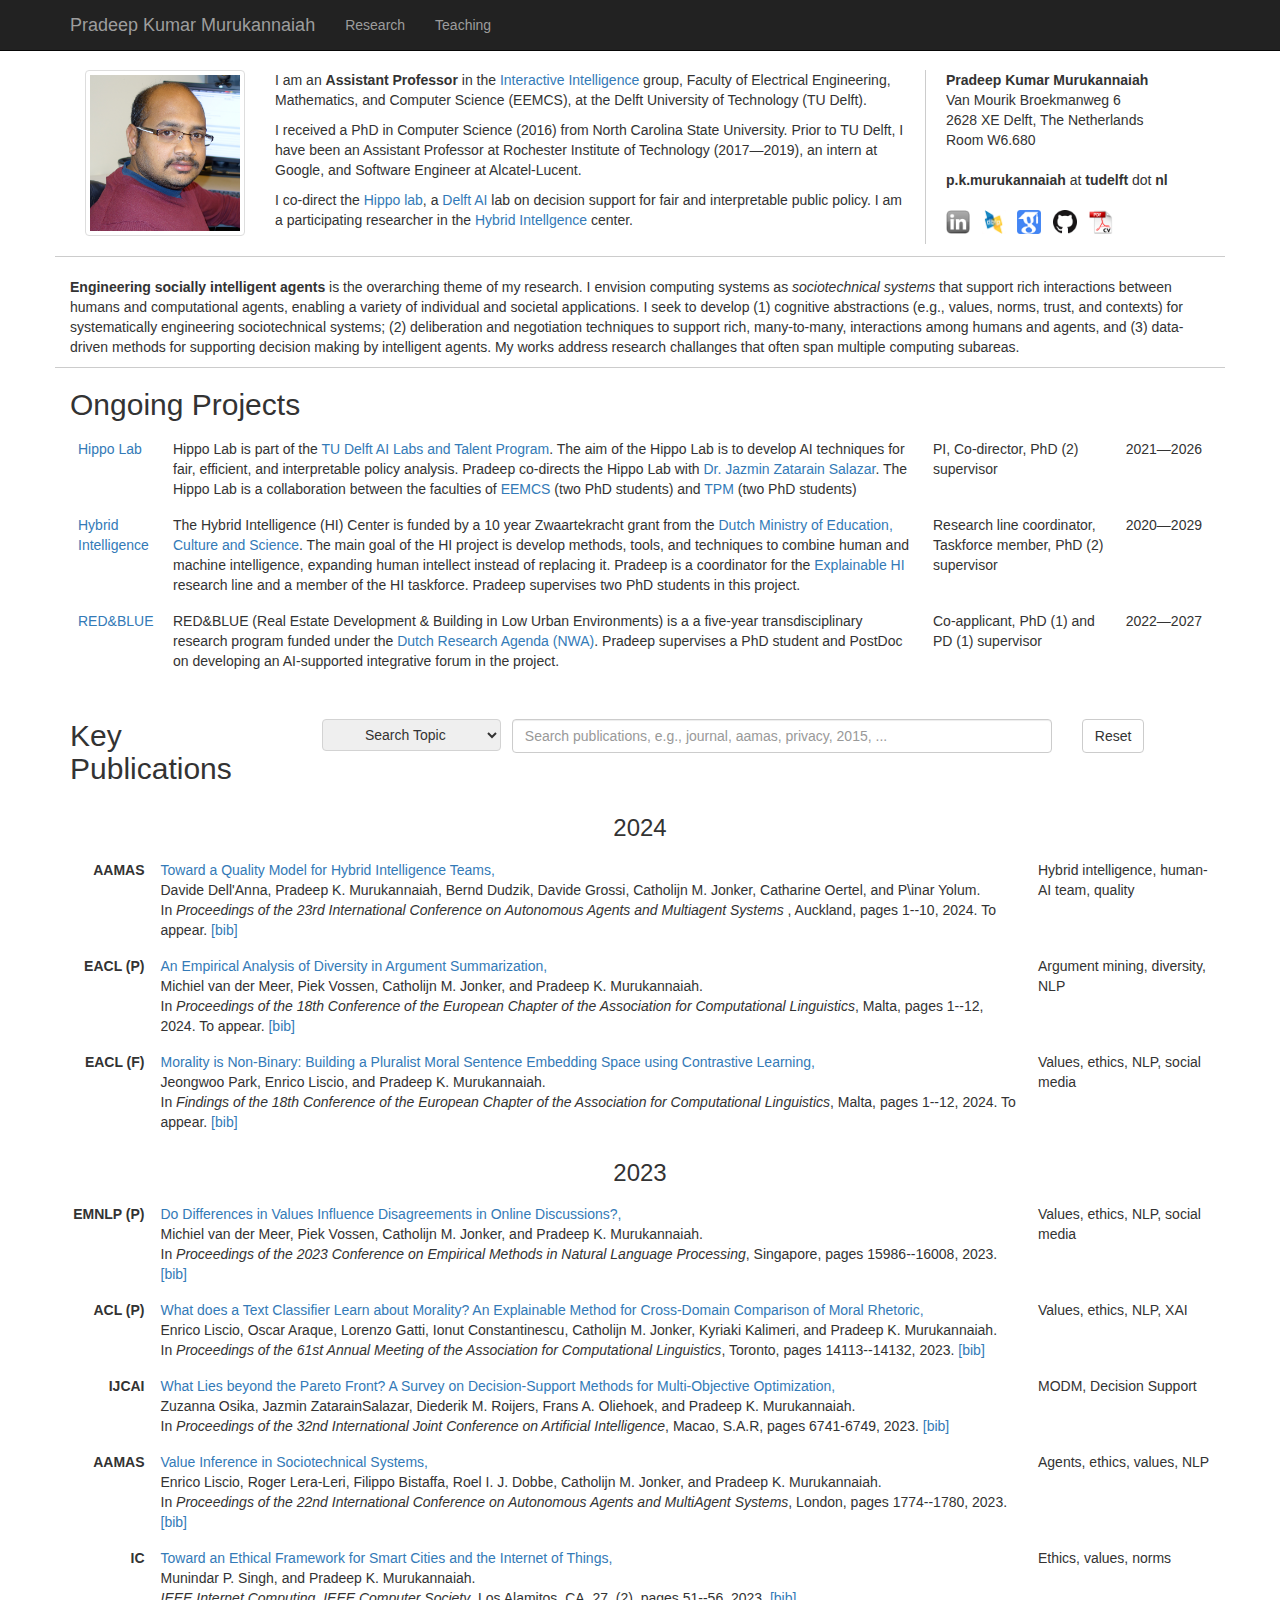
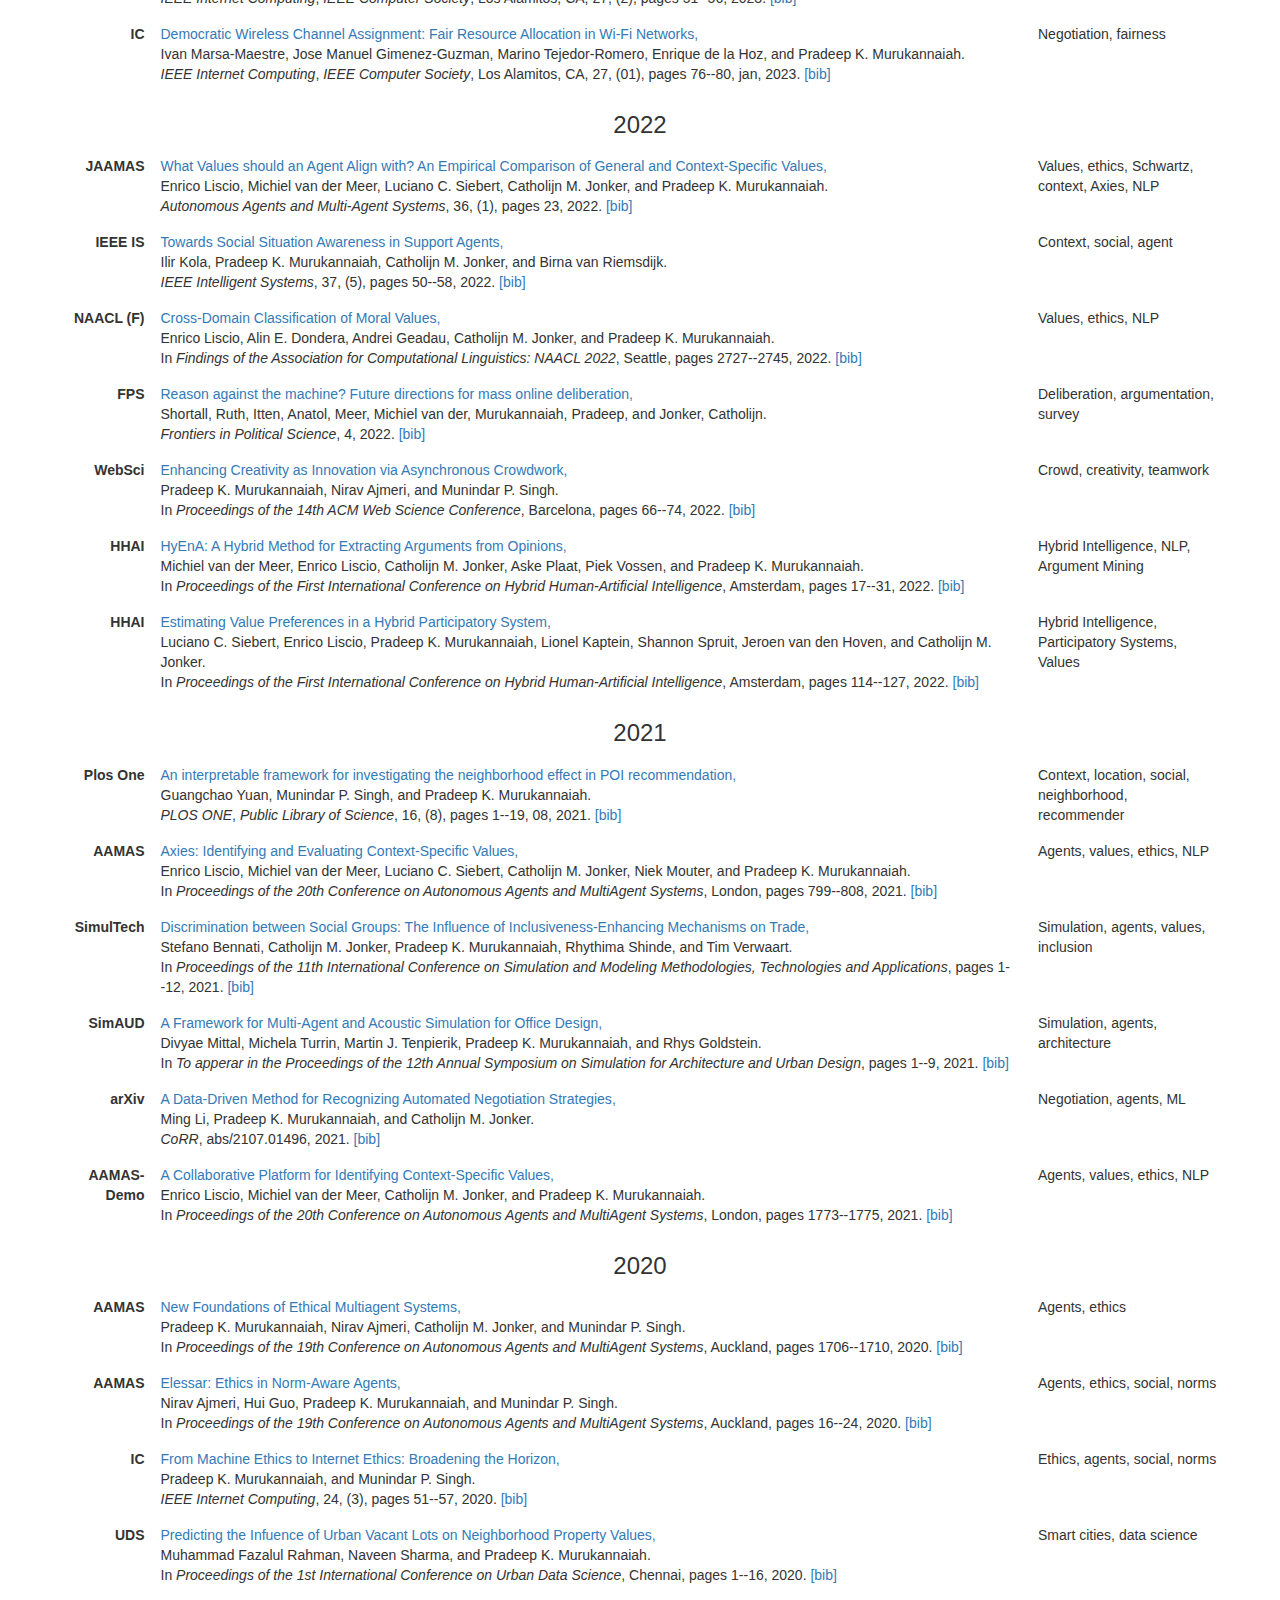
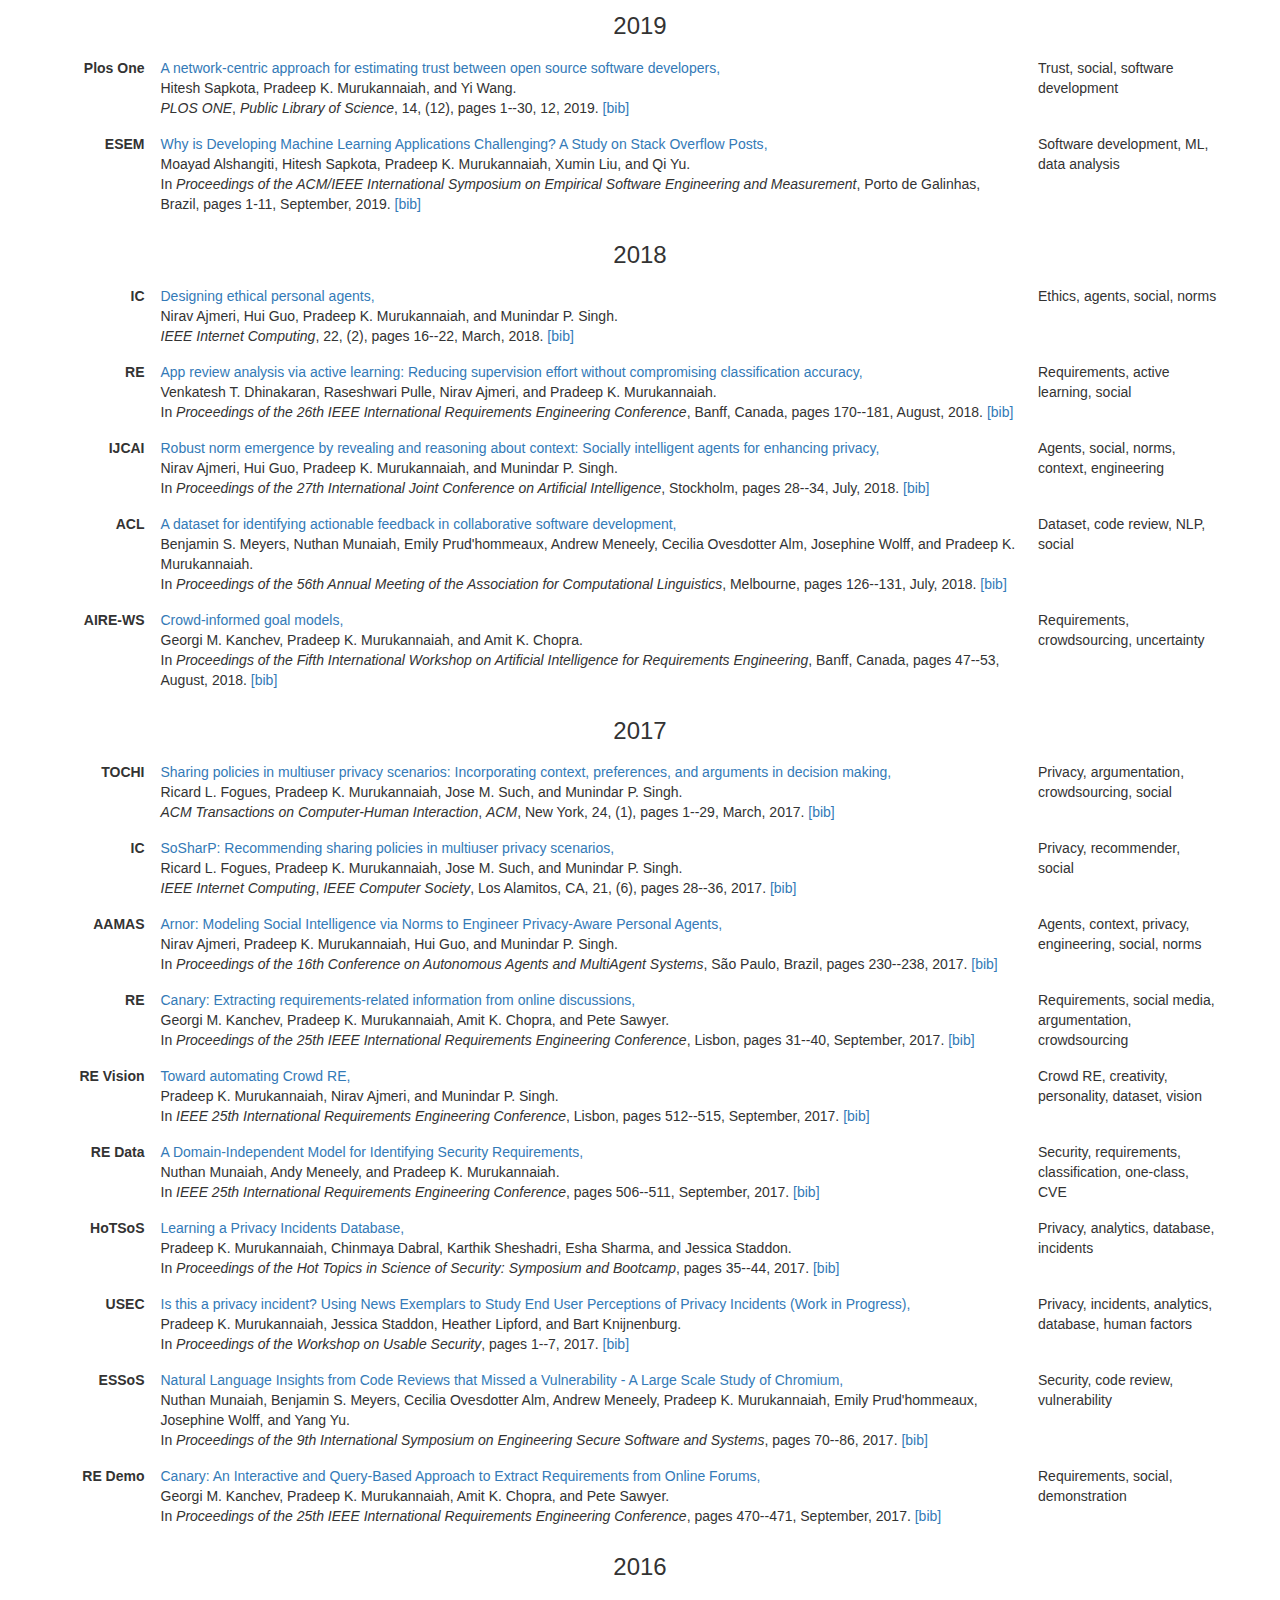
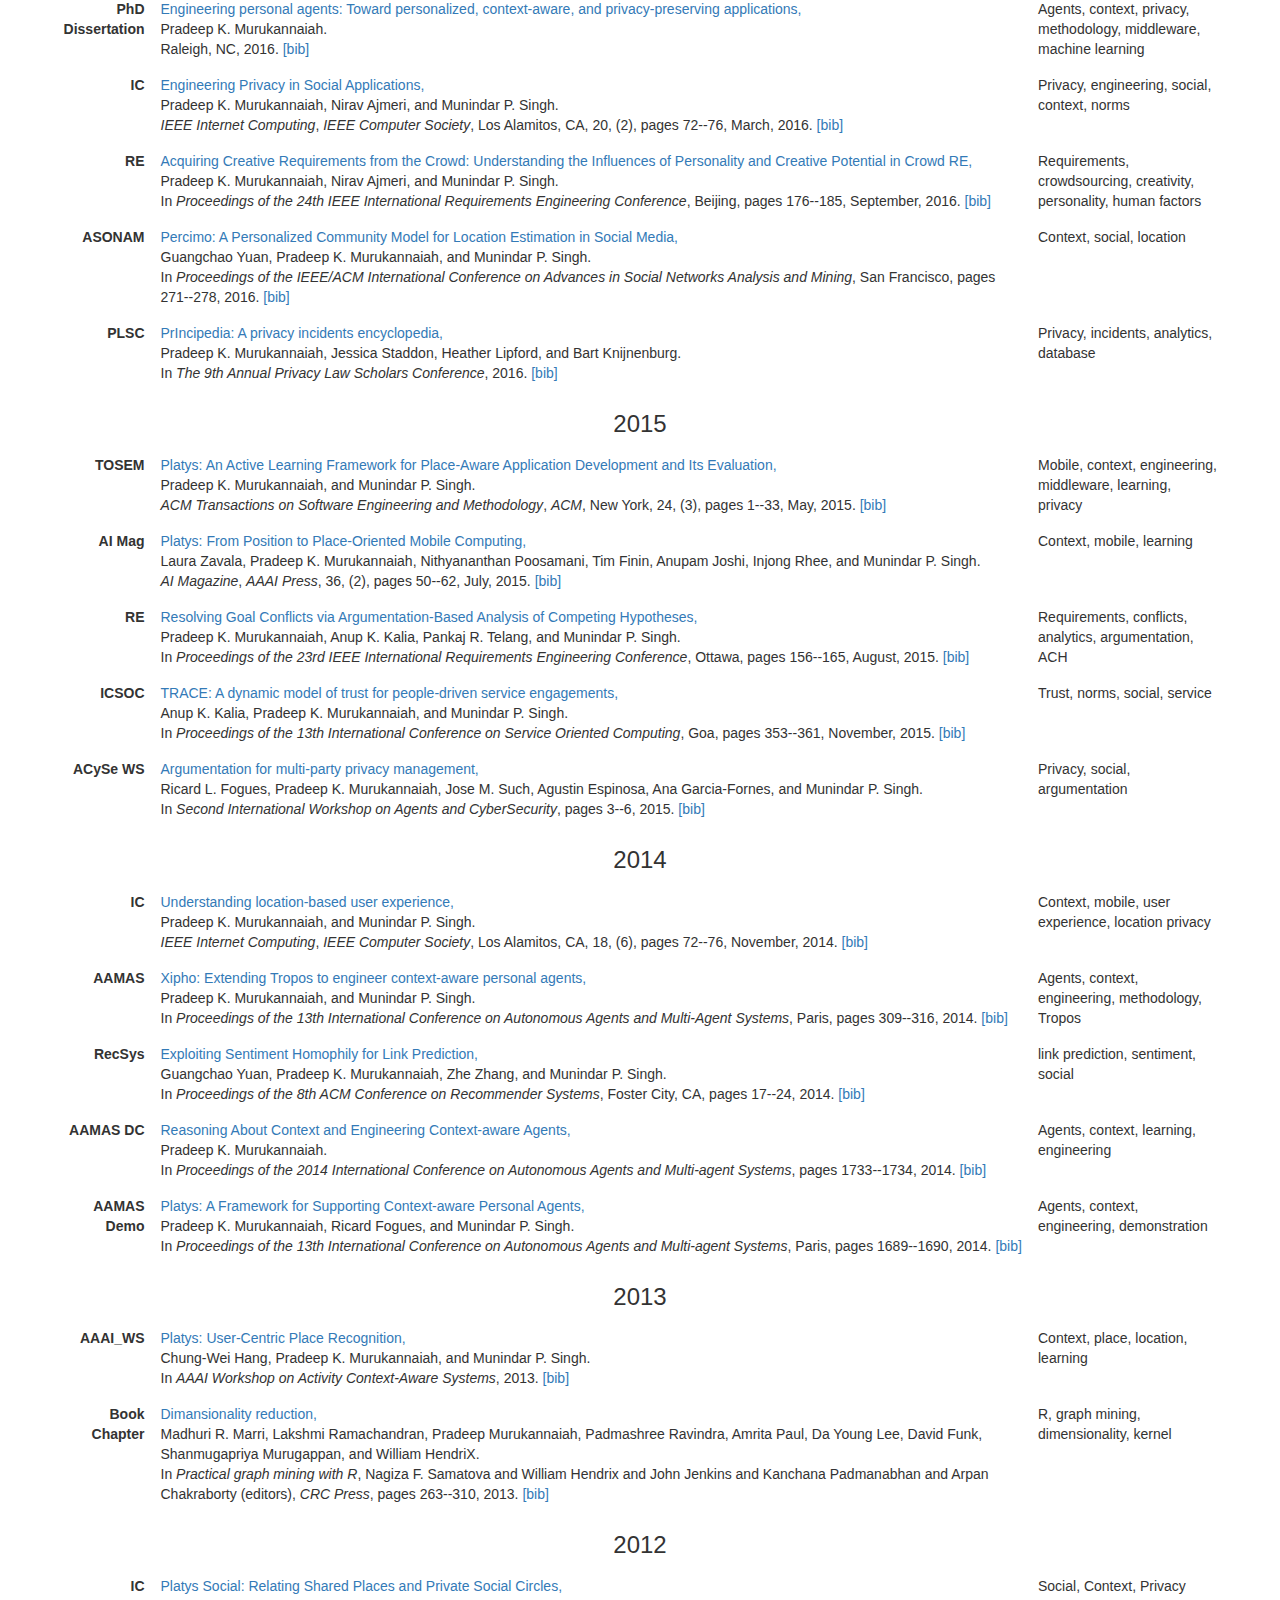
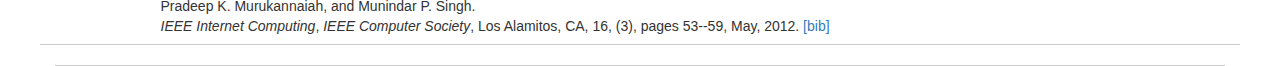
==== commit 46cd9e1f: "Added three new papers" ====
--- a/index.html
+++ b/index.html
@@ -168,7 +168,7 @@
         <div class="col-lg-12 col-centered publications">
           <div class="container-fluid">
             <div style="float:left;">
-              <h2 class="col-md-3" style="padding-left: 0px">Publications</h2>
+              <h2 class="col-md-3" style="padding-left: 0px">Key Publications</h2>
             </div>
 
             <div class="searchbar">              
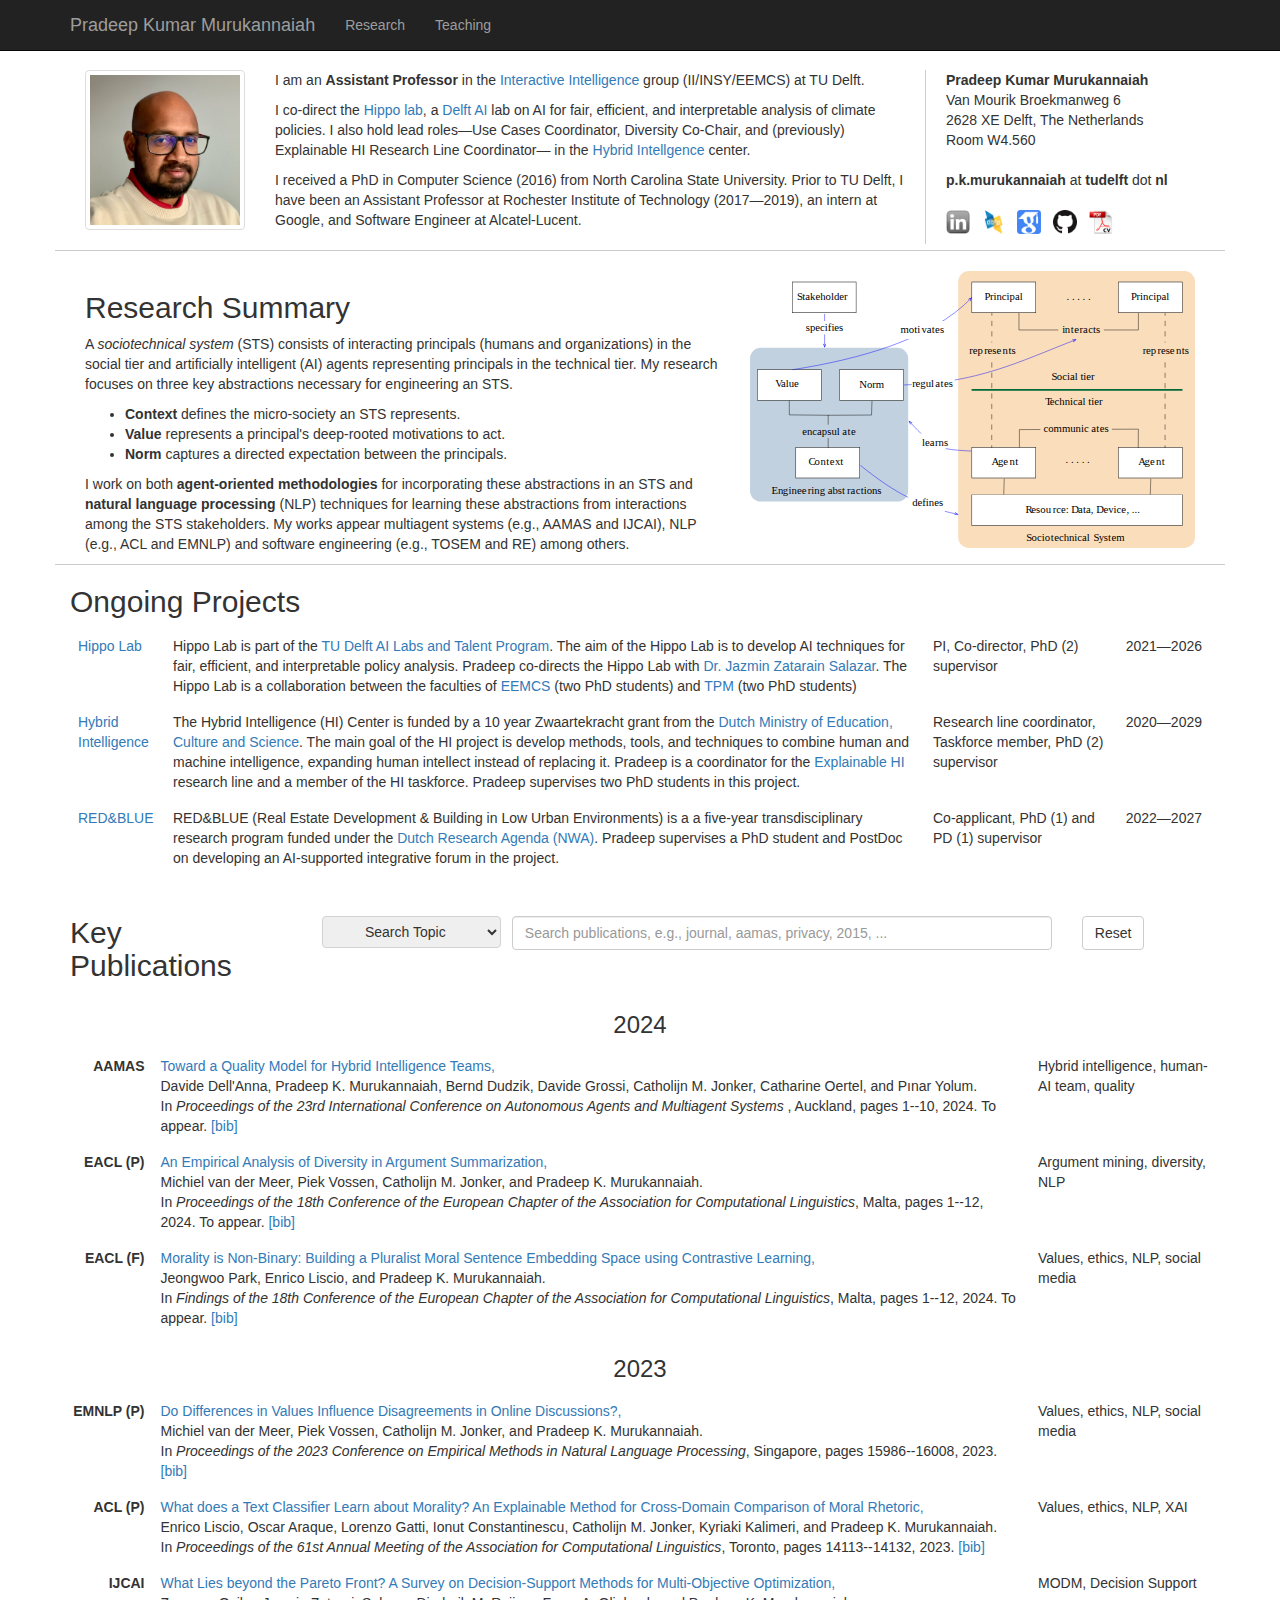
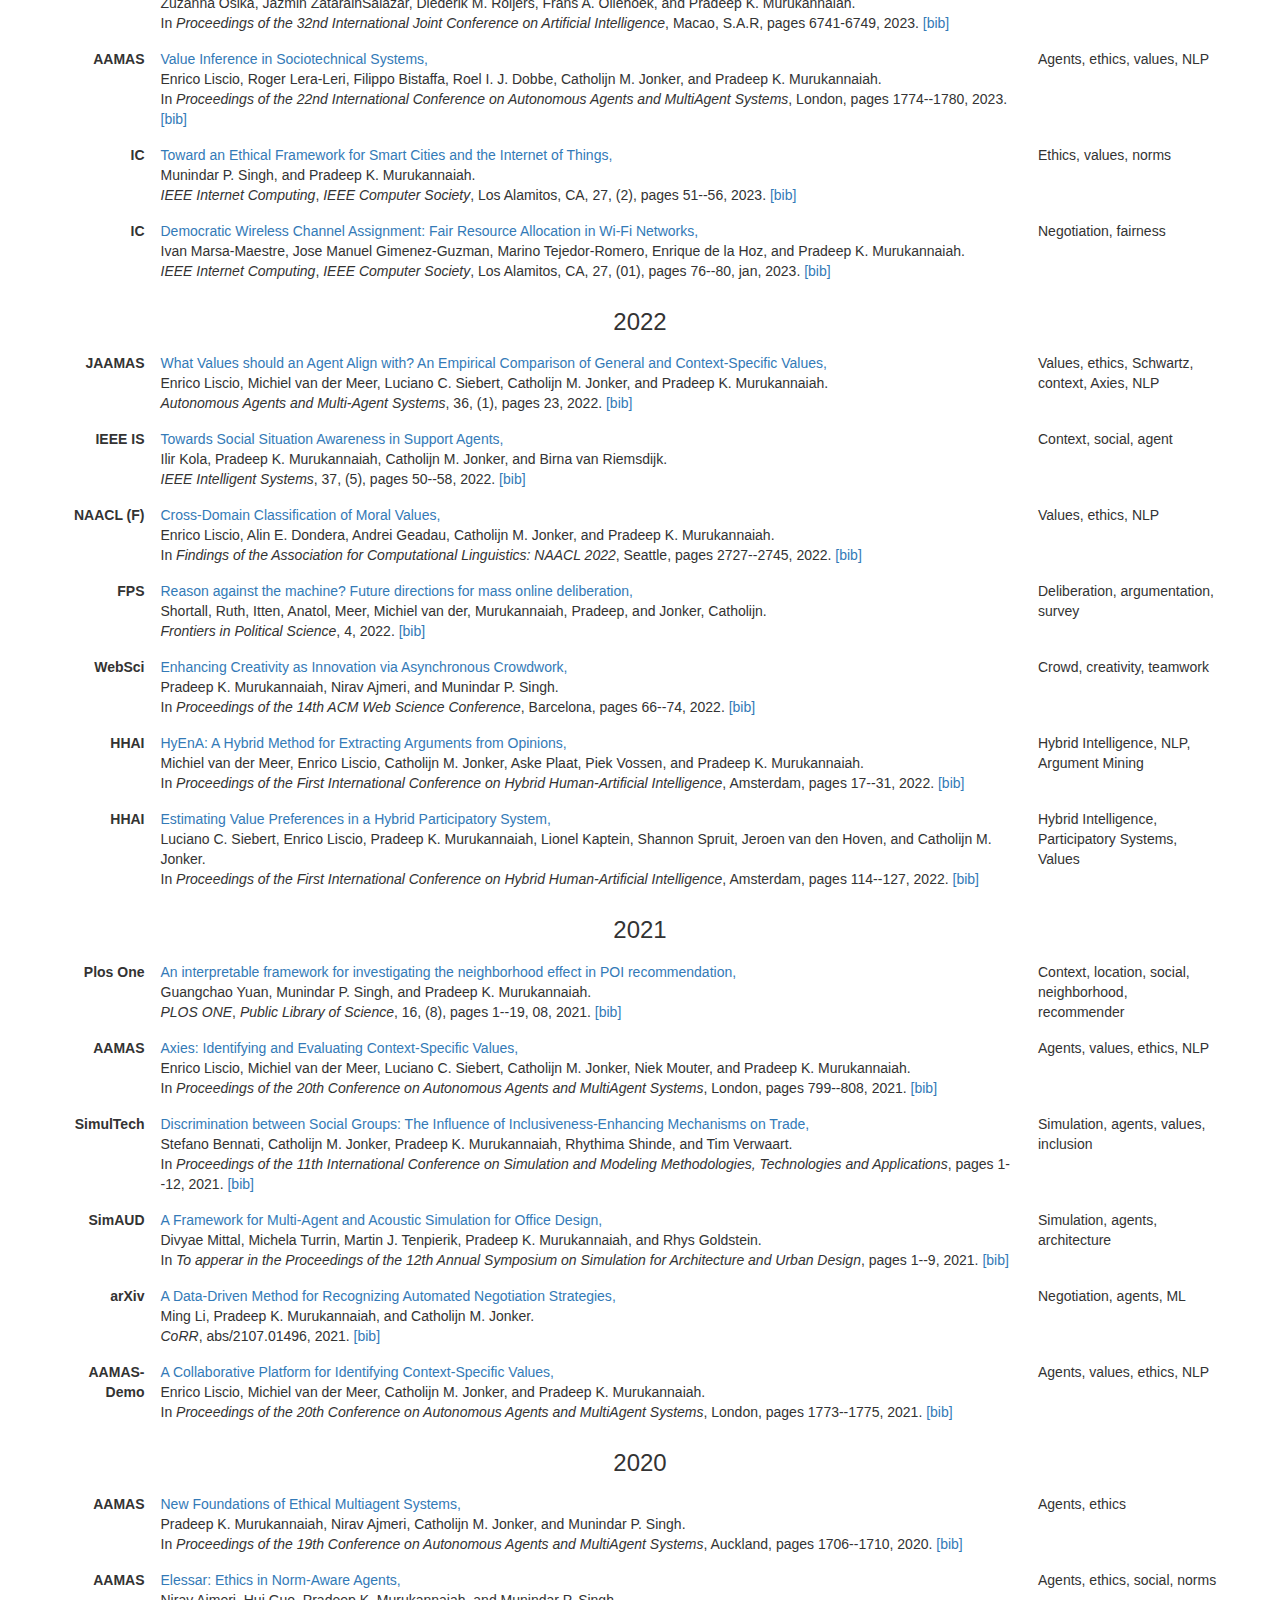
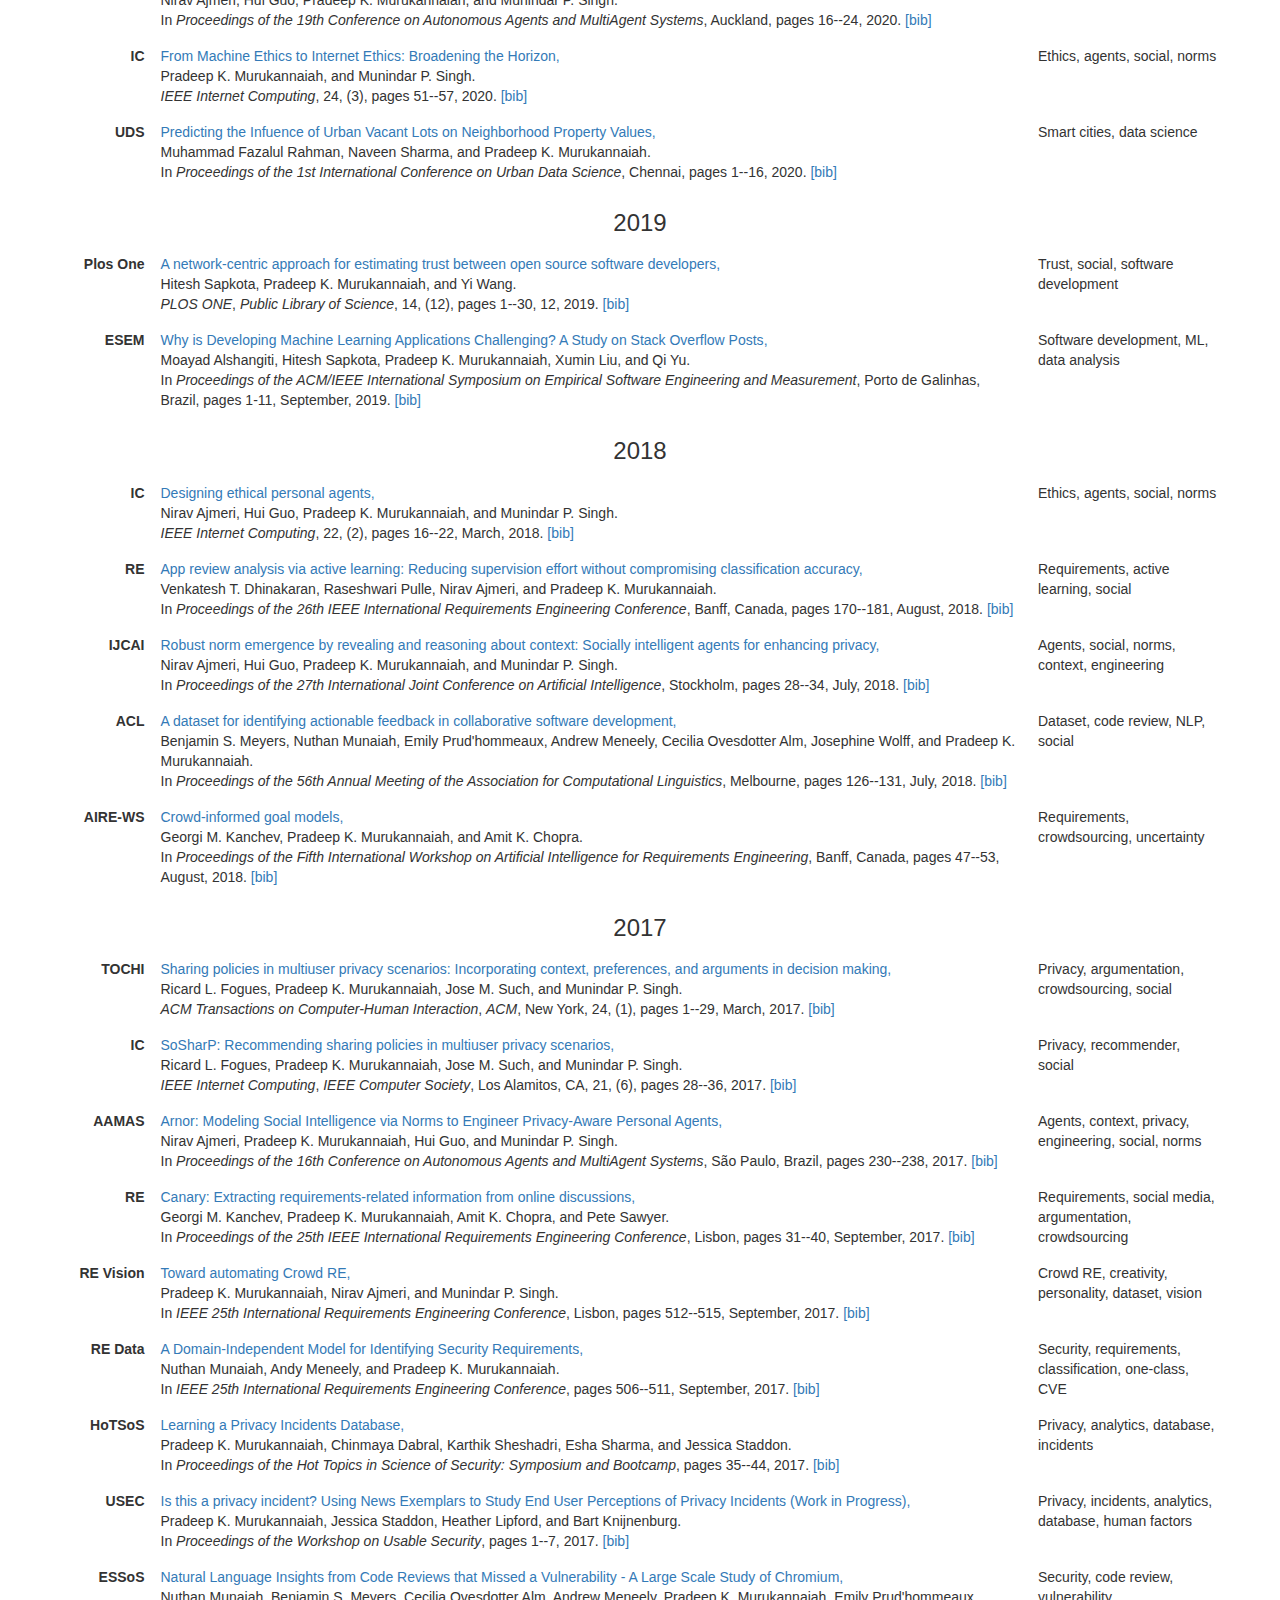
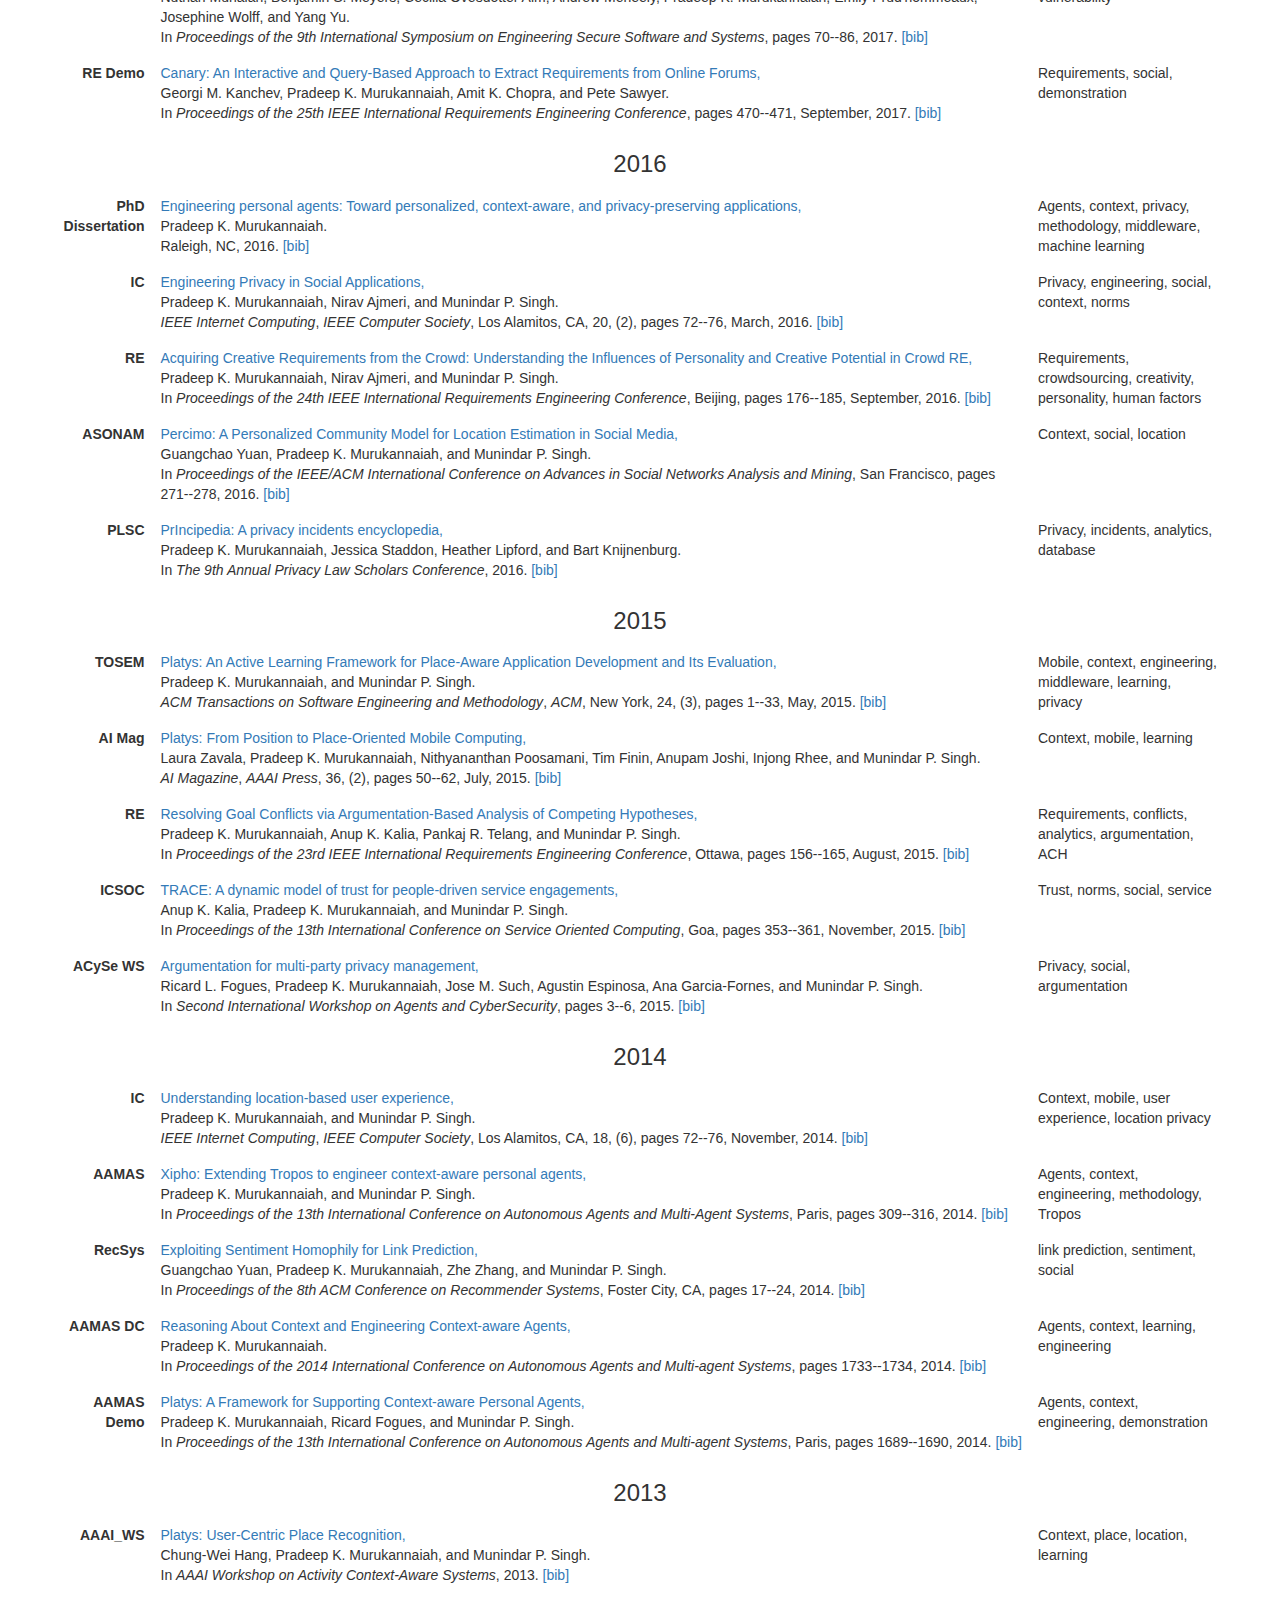
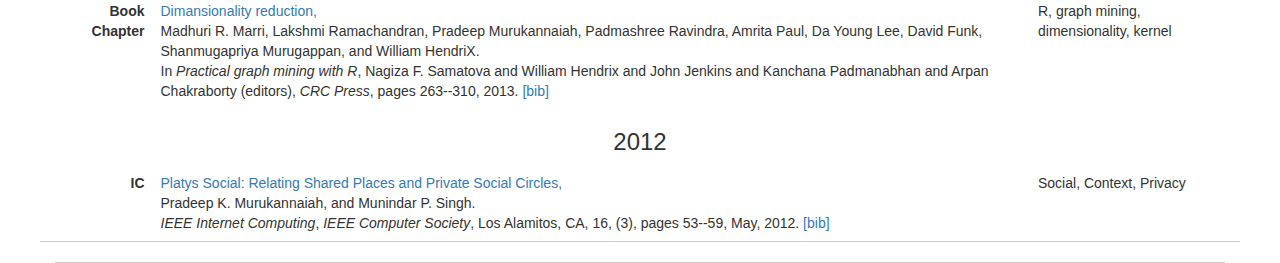
==== commit a8afe0ad: "Changed the picture and updated research summary" ====
--- a/index.html
+++ b/index.html
@@ -79,15 +79,15 @@
         <div class="col-lg-12 col-centered">
           <div class="col-md-2 col-sm-3 col-xs-4">
             <div class="thumbnail">
-              <img src="pic/PKM-1-Small.png" alt="Pradeep Murukannaiah's picture">            
+              <img src="pic/PKM-2.jpeg" alt="Pradeep Murukannaiah's picture">            
             </div>
           </div>
           <div class="col-md-7 col-sm-8">
-            <p>I am an <b>Assistant Professor</b> in the <a href="https://www.tudelft.nl/ewi/over-de-faculteit/afdelingen/intelligent-systems/interactive-intelligence/">Interactive Intelligence</a> group, Faculty of Electrical Engineering, Mathematics, and Computer Science (EEMCS), at the Delft University of Technology (TU Delft).</p>
-            
+            <p>I am an <b>Assistant Professor</b> in the <a href="https://www.tudelft.nl/ewi/over-de-faculteit/afdelingen/intelligent-systems/interactive-intelligence/">Interactive Intelligence</a> group (II/INSY/EEMCS) at TU Delft.</p>
+
+            <p>I co-direct the <a href="https://ii.tudelft.nl/~pradeep/hippo.html">Hippo lab</a>, a <a href="https://www.tudelft.nl/ai/onderzoek/tu-delft-ai-labs">Delft AI</a> lab on AI for fair, efficient, and interpretable analysis of climate policies. I also hold lead roles&mdash;Use Cases Coordinator, Diversity Co-Chair, and (previously) Explainable HI Research Line Coordinator&mdash; in the <a href="https://www.hybrid-intelligence-centre.nl/">Hybrid Intellgence</a> center.</p>
+
             <p>I received a PhD in Computer Science (2016) from North Carolina State University. Prior to TU Delft, I have been an Assistant Professor at Rochester Institute of Technology (2017—2019), an intern at Google, and Software Engineer at Alcatel-Lucent.</p>
-
-            <p>I co-direct the <a href="https://ii.tudelft.nl/~pradeep/hippo.html">Hippo lab</a>, a <a href="https://www.tudelft.nl/ai/onderzoek/tu-delft-ai-labs">Delft AI</a> lab on decision support for fair and interpretable public policy. I am a participating researcher in the <a href="https://www.hybrid-intelligence-centre.nl/">Hybrid Intellgence</a> center.</p>
           </div>
 
           <div class="col-md-3 hidden-sm hidden-xs vcenter" style="padding-left:20px; border-left: 1px solid #ccc;">
@@ -95,7 +95,7 @@
             <address>
               Van Mourik Broekmanweg 6<br>
               2628 XE Delft, The Netherlands<br>
-              Room W6.680<br><br>
+              Room W4.560<br><br>
               <strong>p.k.murukannaiah</strong> at <strong>tudelft</strong> dot <strong>nl</strong>
             </address>
             <p>
@@ -111,13 +111,24 @@
       <div class="row">
         <br>
         <div class="col-lg-12 col-centered">
-            <p><b>Engineering socially intelligent agents</b> is the overarching theme of my research. I envision computing systems as <em>sociotechnical systems</em> that support rich interactions between humans and computational agents, enabling a variety of individual and societal applications. I seek to develop (1) cognitive abstractions (e.g., values, norms, trust, and contexts) for systematically engineering sociotechnical systems; (2) deliberation and negotiation techniques to support rich, many-to-many, interactions among humans and agents, and (3) data-driven methods for supporting decision making by intelligent agents. My works address research challanges that often span multiple computing subareas.</p>
-          <!--<h4>Ongoing Projects</h4>
-          <ul>
-            <li><strong><a href="https://www.tudelft.nl/ai/hippo-lab", target="_blank">Hippo</a></strong> TU Delft AI Lab: AI for fair, efficient, and interpretable policy analysis. Two PhD Students. 2021—2026.</li>
-            <li><strong><a href="https://www.hybrid-intelligence-centre.nl", target="_blank">Hybrid Intelligence</a></strong>: Augmenting human intellect. Two PhD students. 2020—2030</li>
-            <li><strong><a href="https://www.redblueclimate.nl/", target="_blank">RED&#38;BLUE</a></strong>: Real Estate Development & Building in Low Urban Environments. One PhD Student. 2022—2027.</li>
-          </ul>-->
+          <div class="col-md-7 col-sm-12">
+            <h2>Research Summary</h2>
+            <!--<p><b>Engineering socially intelligent agents</b> is the overarching theme of my research. I envision computing systems as <em>sociotechnical systems</em> that support rich interactions between humans and computational agents, enabling a variety of individual and societal applications. I seek to develop (1) cognitive abstractions (e.g., values, norms, trust, and contexts) for systematically engineering sociotechnical systems; (2) deliberation and negotiation techniques to support rich, many-to-many, interactions among humans and agents, and (3) data-driven methods for supporting decision making by intelligent agents. My works address research challanges that often span multiple computing subareas.</p>-->
+            <p>
+              A <em>sociotechnical system</em> (STS) consists of interacting principals (humans and organizations) in the social tier and artificially intelligent (AI) agents representing principals in the technical tier. My research focuses on three key abstractions necessary for engineering an STS.
+            </p>
+            <ul>
+              <li><b>Context</b> defines the micro-society an STS represents.</li>
+              <li><b>Value</b> represents a principal's deep-rooted motivations to act.</li>
+              <li><b>Norm</b> captures a directed expectation between the principals.</li>
+            </ul>
+            <p>
+              I work on both <b>agent-oriented methodologies</b> for incorporating these abstractions in an STS and <b>natural language processing</b> (NLP) techniques for learning these abstractions from interactions among the STS stakeholders. My works appear multiagent systems (e.g., AAMAS and IJCAI), NLP (e.g., ACL and EMNLP) and software engineering (e.g., TOSEM and RE) among others.
+            </p>
+          </div>
+          <div class="col-md-5">
+              <img src="pic/sts-vnc.svg" alt="A sociotechnical system">            
+          </div>
         </div>
       </div>
       <!-- /.row -->
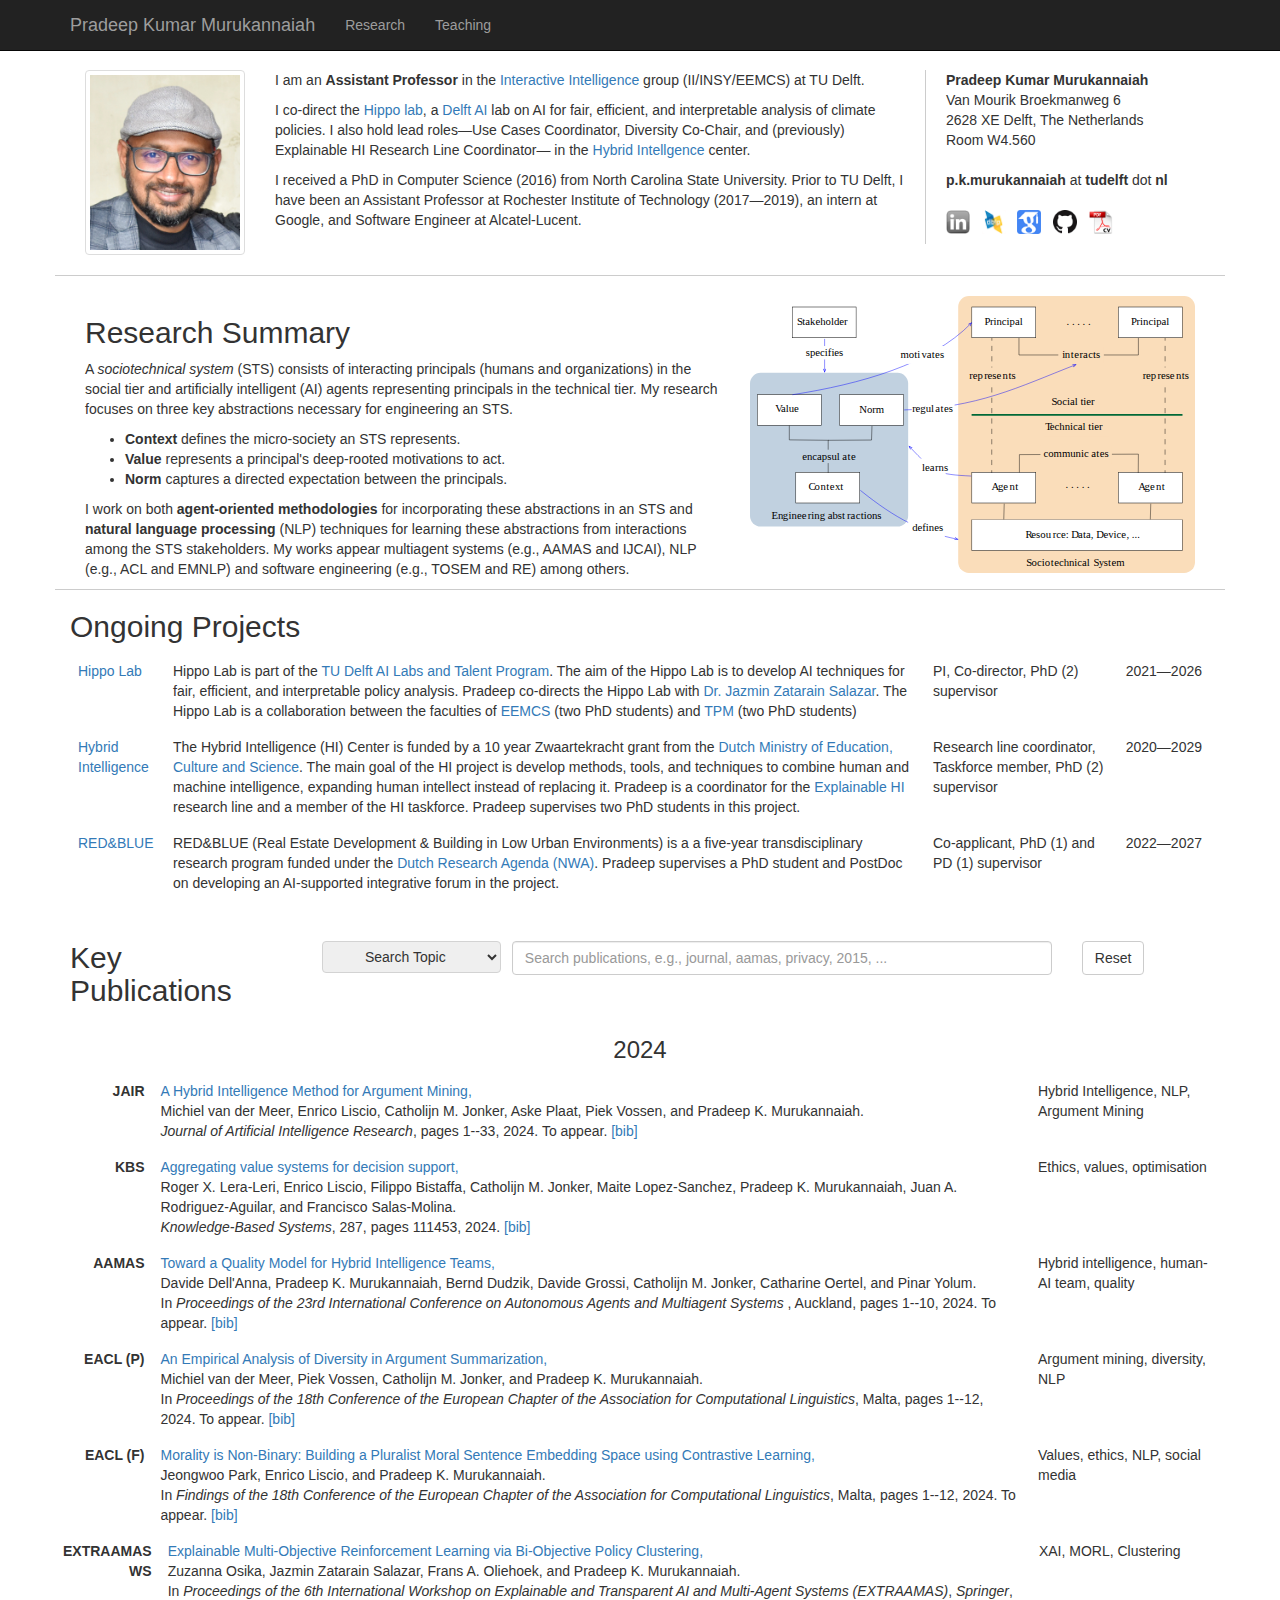
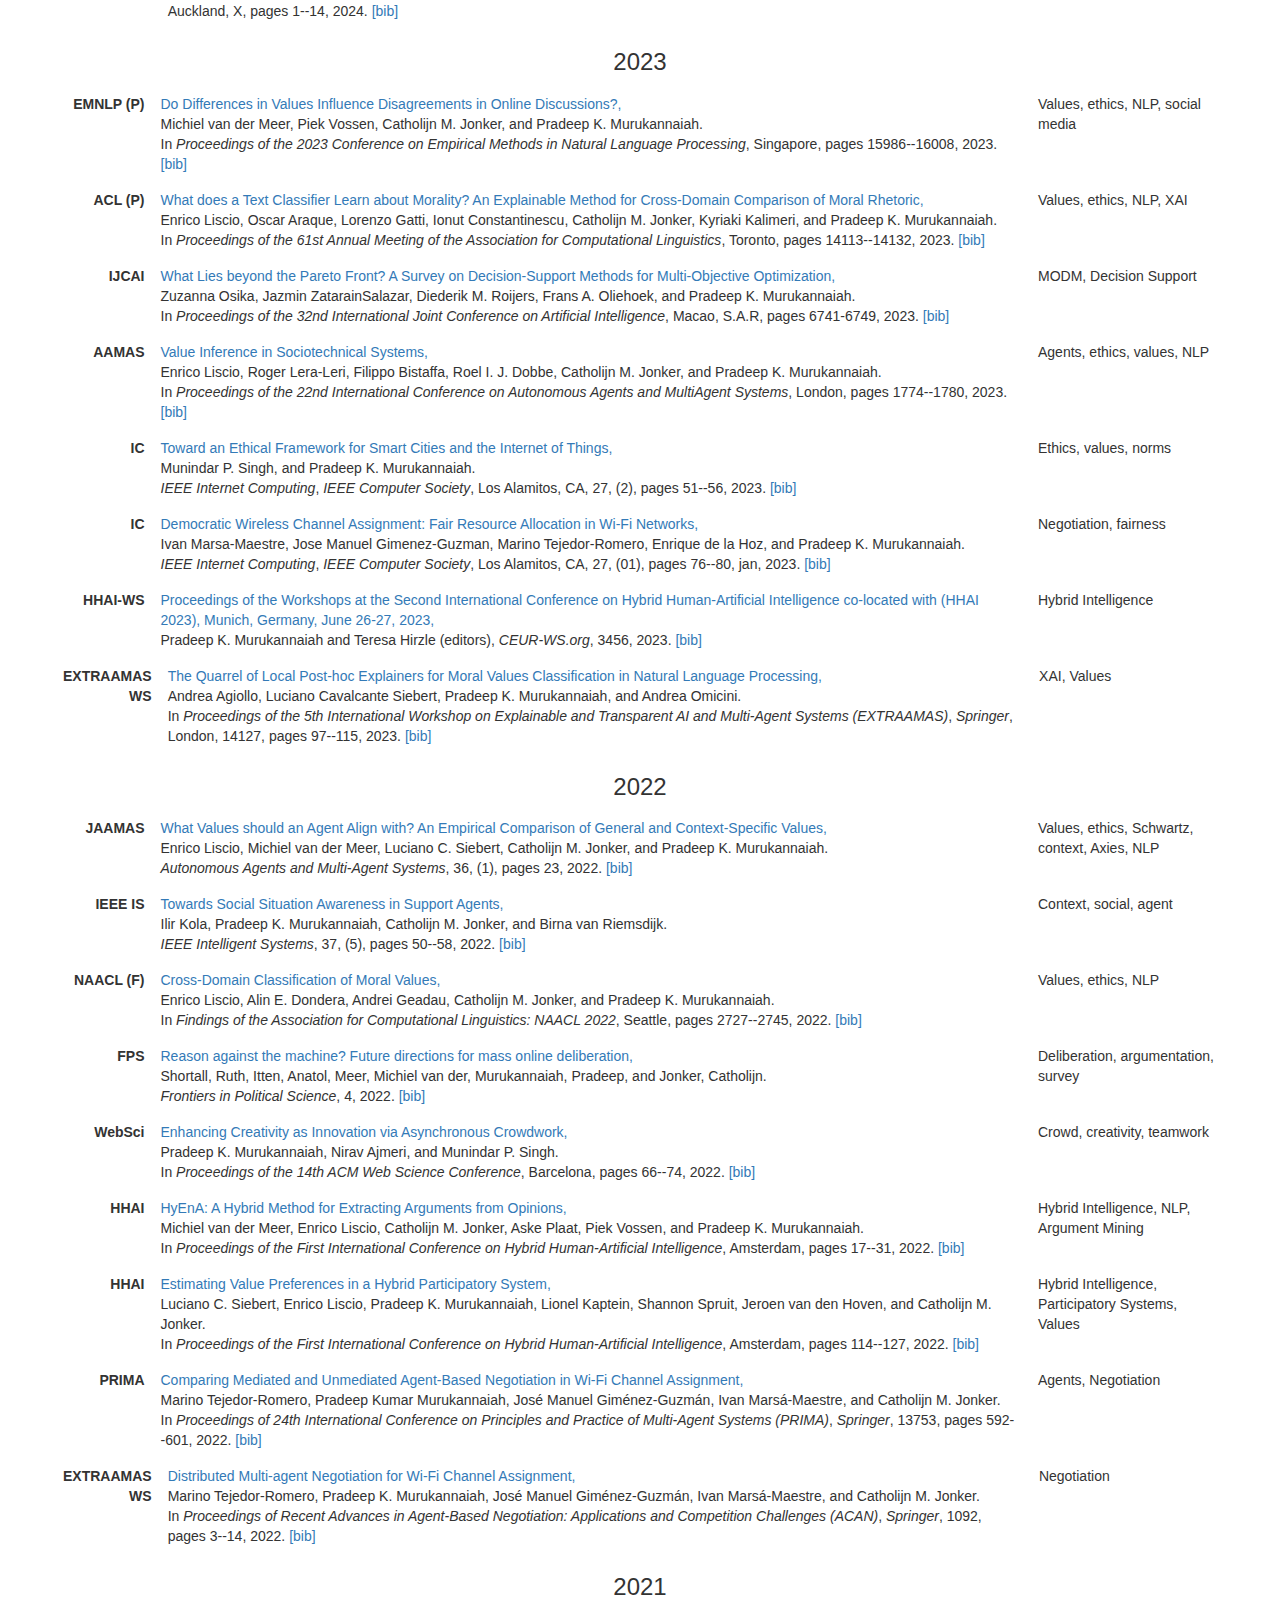
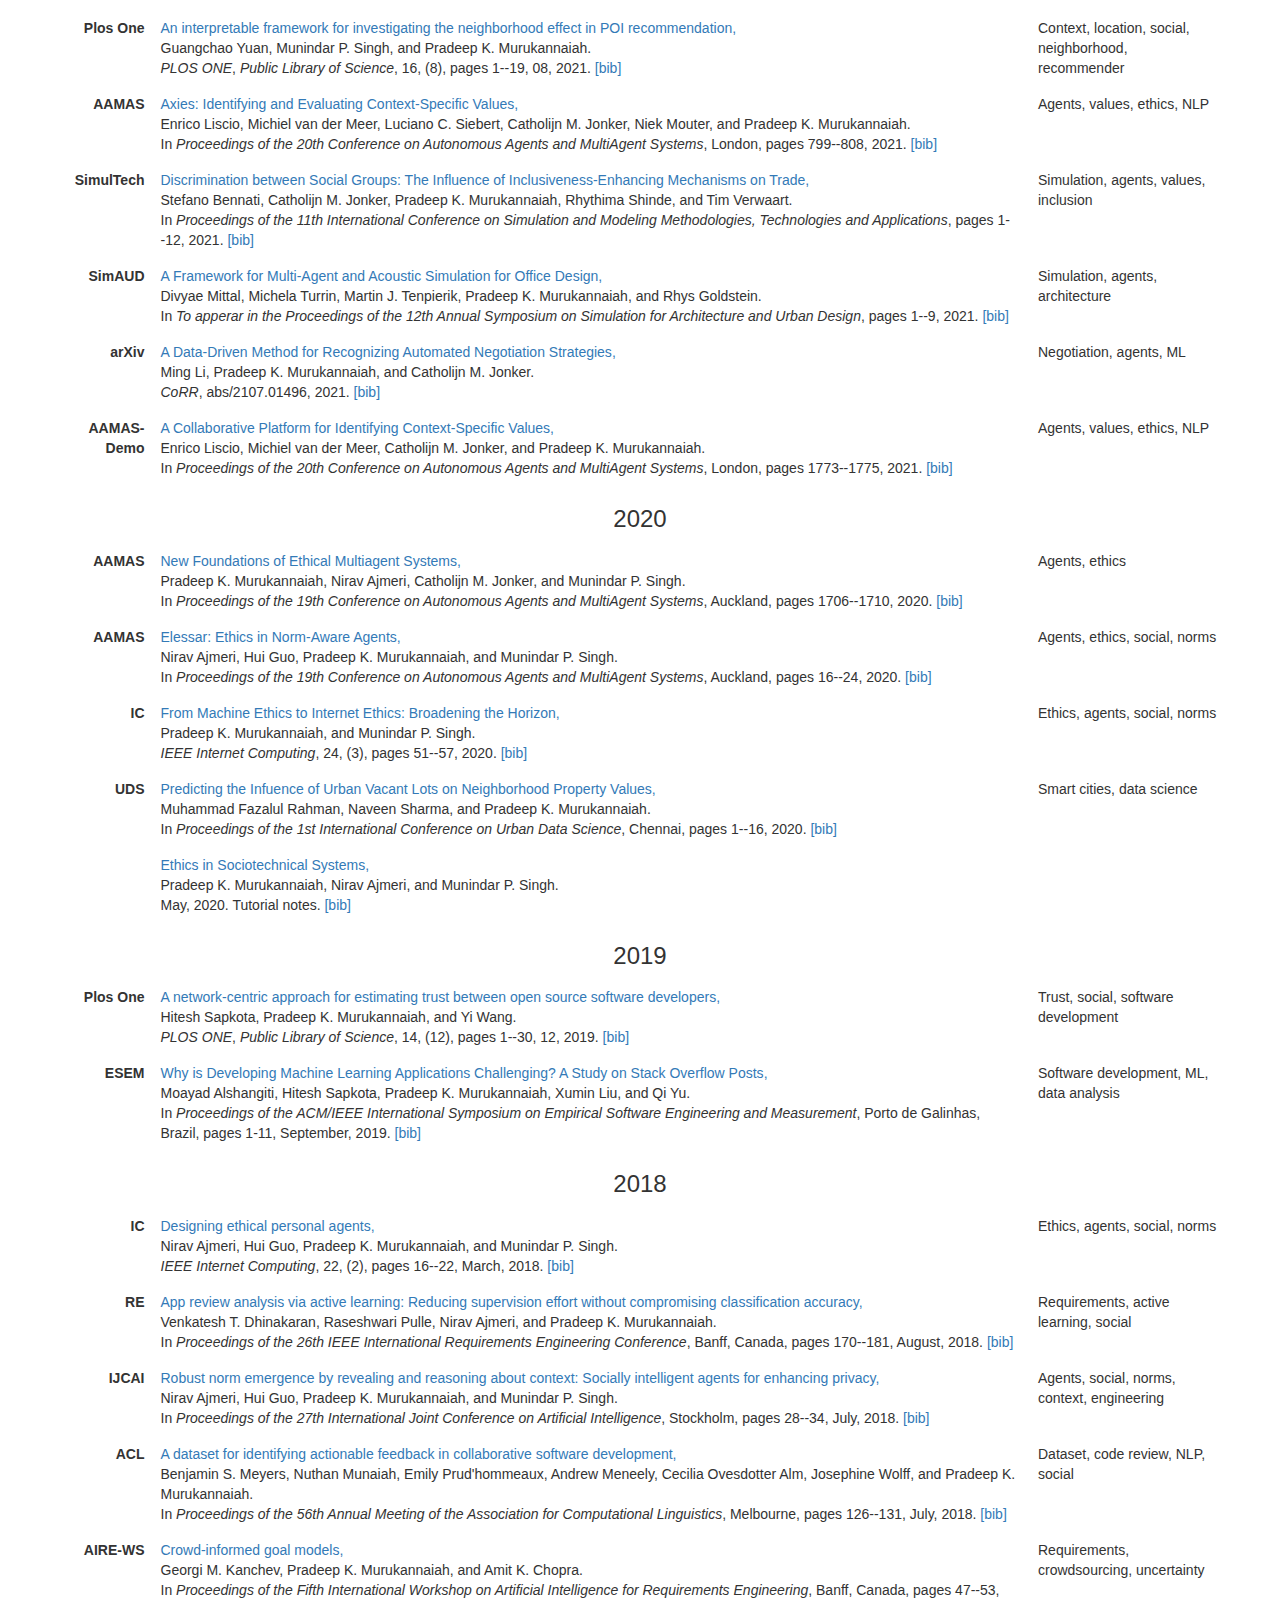
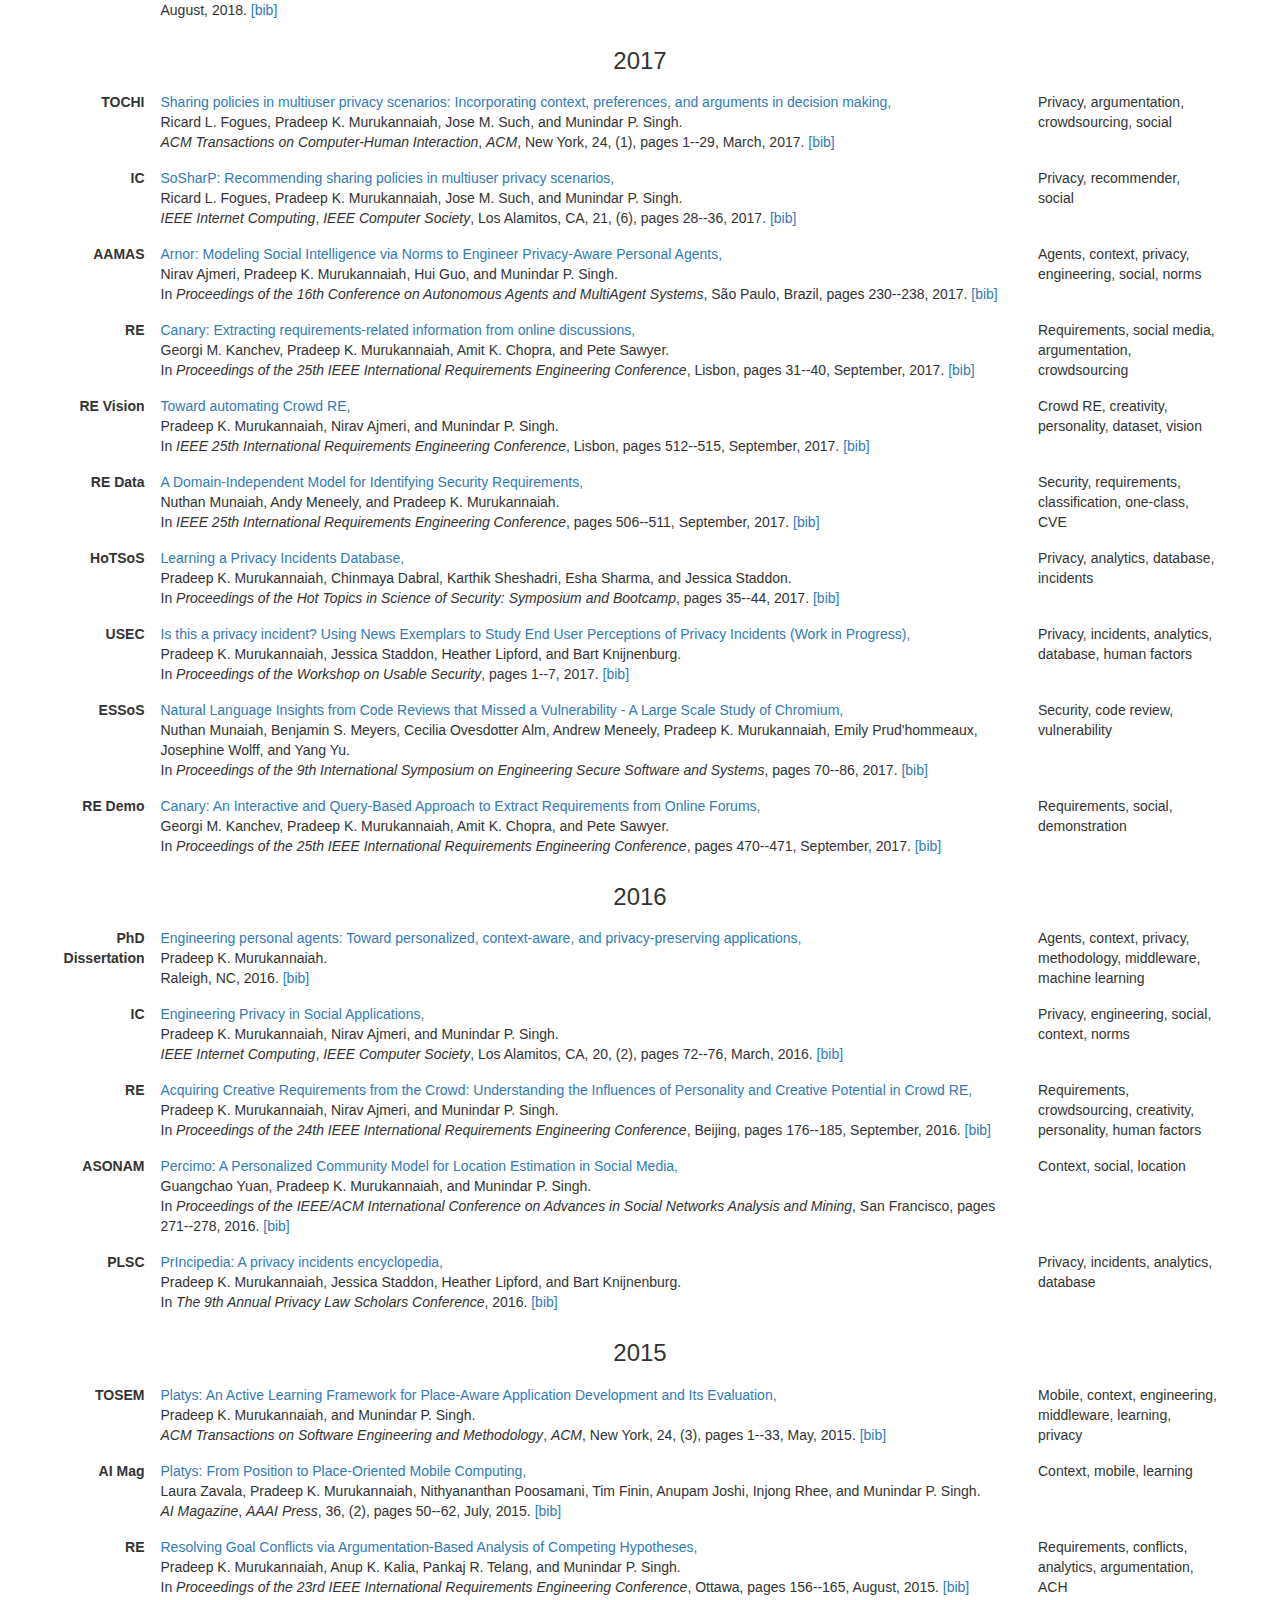
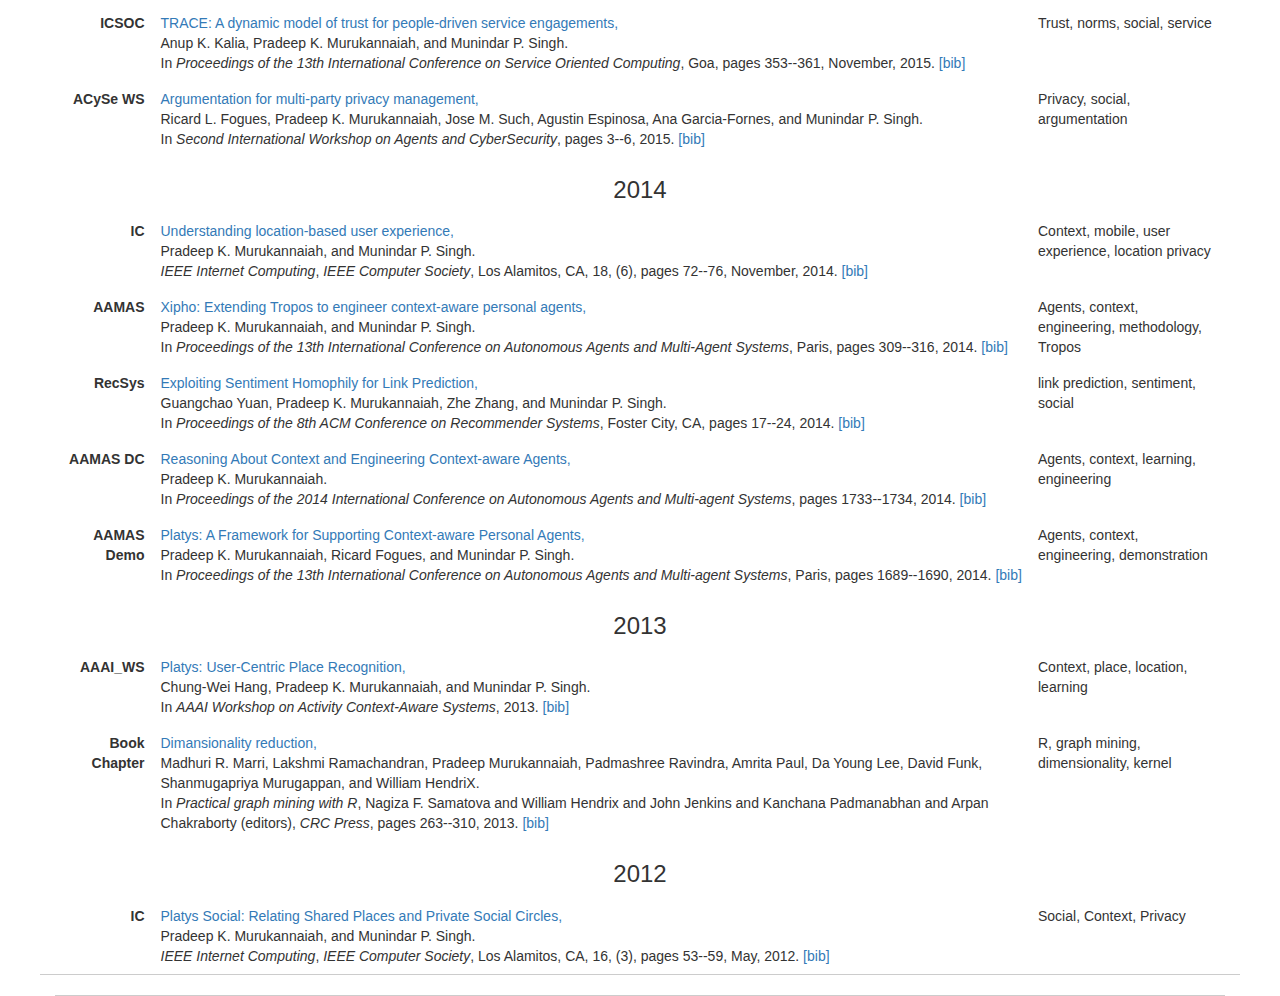
==== commit 27aad958: "Updated my picture" ====
--- a/index.html
+++ b/index.html
@@ -79,7 +79,7 @@
         <div class="col-lg-12 col-centered">
           <div class="col-md-2 col-sm-3 col-xs-4">
             <div class="thumbnail">
-              <img src="pic/PKM-2.jpeg" alt="Pradeep Murukannaiah's picture">            
+              <img src="pic/PKM-3.jpeg" alt="Pradeep Murukannaiah's picture">            
             </div>
           </div>
           <div class="col-md-7 col-sm-8">
